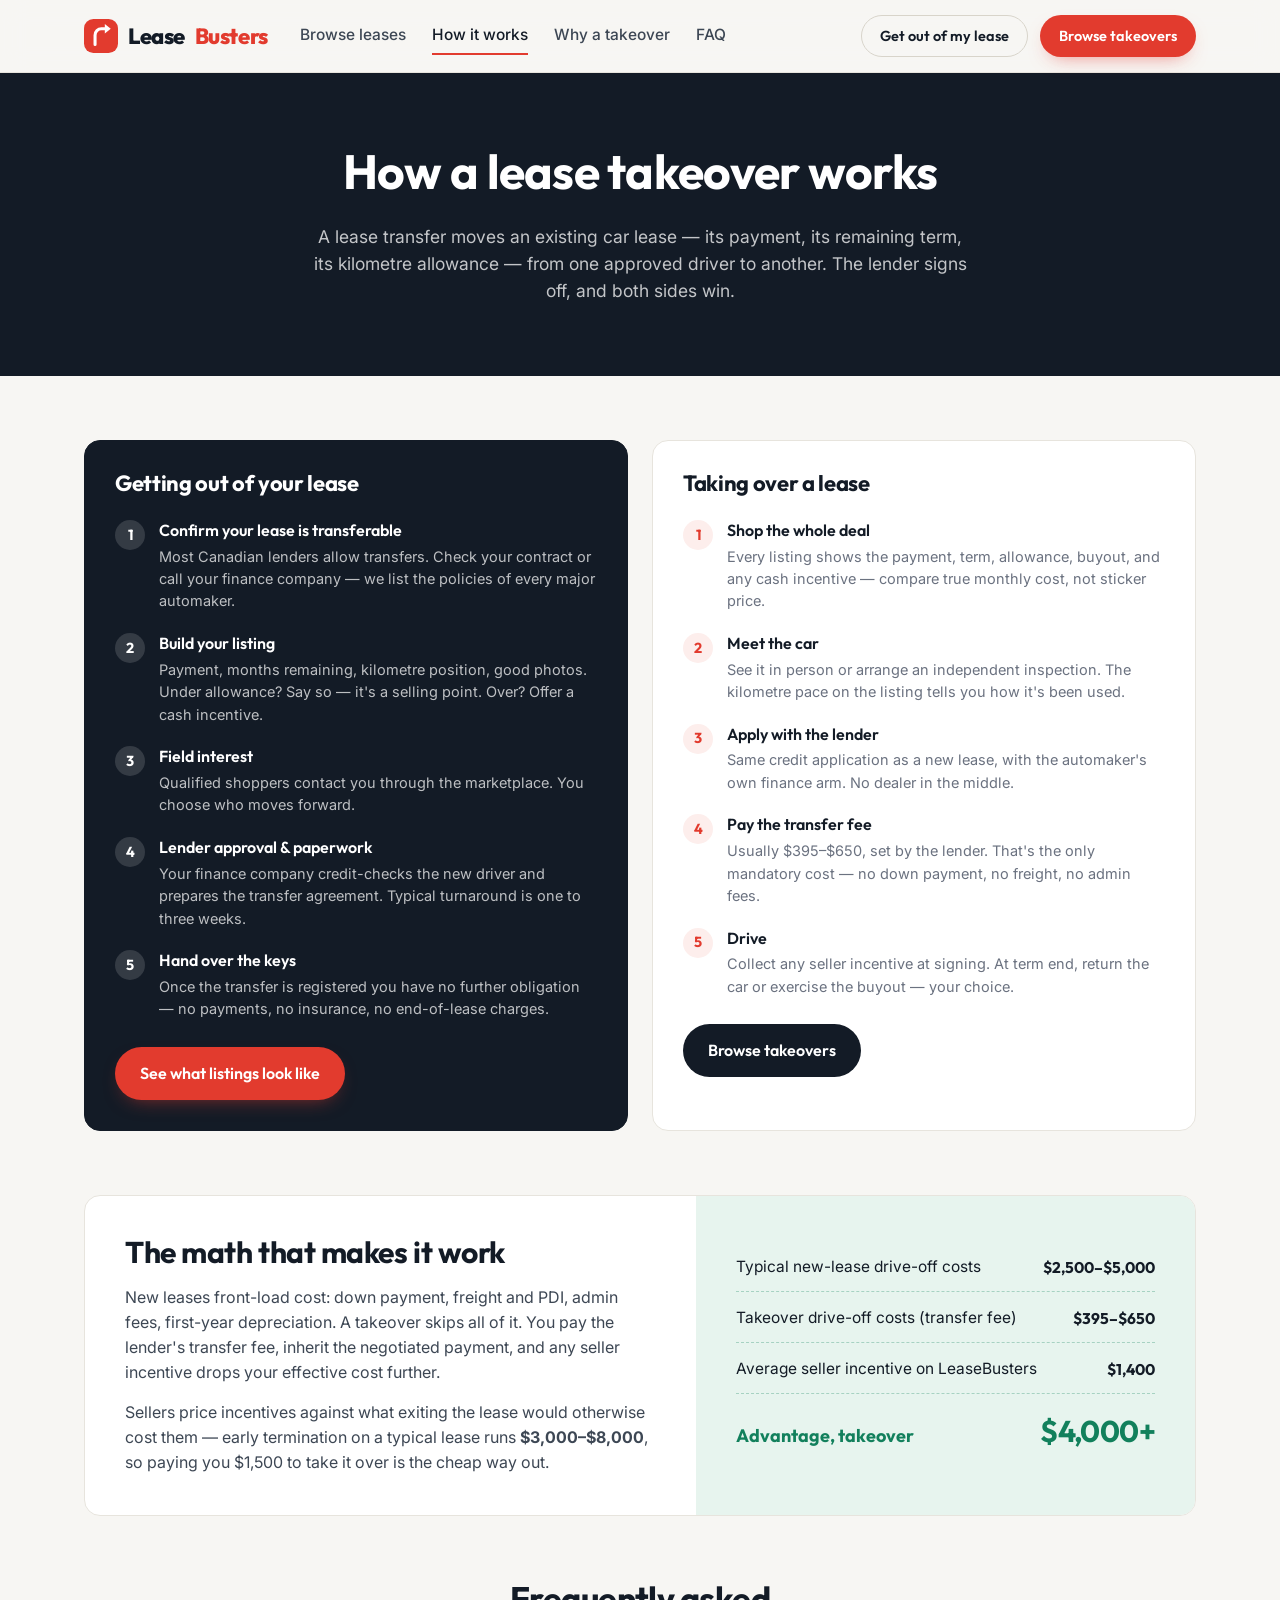
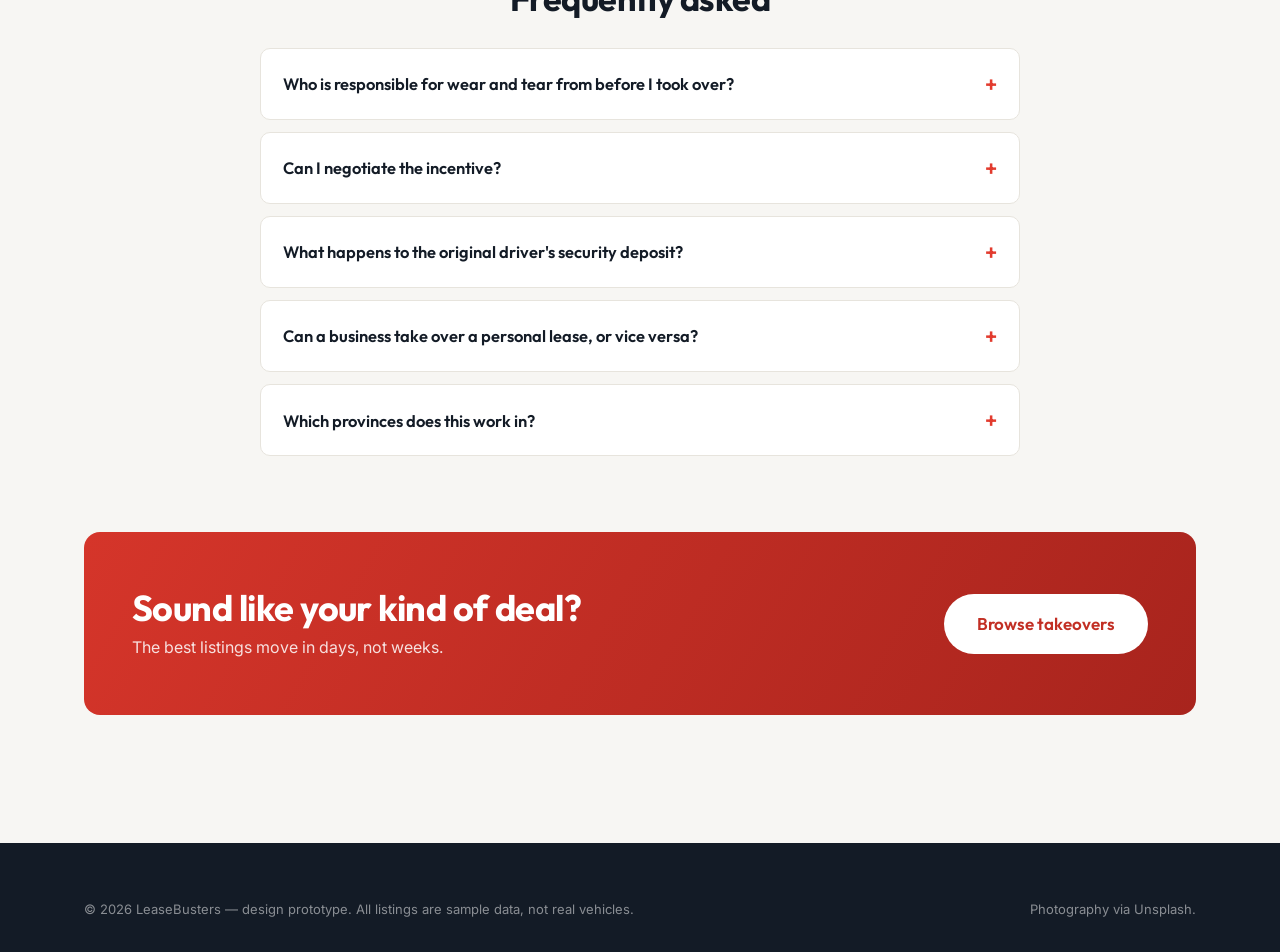
==== how-it-works.html @ 2f33b99c "LeaseBusters redesign prototype: static marketplace showcase Homepage, filterable browse page, listi" ====
<!DOCTYPE html>
<html lang="en-CA">
<head>
  <meta charset="UTF-8">
  <meta name="viewport" content="width=device-width, initial-scale=1.0">
  <title>How Lease Takeovers Work — LeaseBusters</title>
  <meta name="description" content="How a Canadian car lease transfer works, step by step — for drivers exiting a lease and for shoppers taking one over. Fees, credit approval, and kilometre math explained.">
  <link rel="icon" href="favicon.svg" type="image/svg+xml">
  <link rel="preconnect" href="https://fonts.googleapis.com">
  <link rel="preconnect" href="https://fonts.gstatic.com" crossorigin>
  <link href="https://fonts.googleapis.com/css2?family=Outfit:wght@500;600;700;800&family=Inter:wght@400;500;600&display=swap" rel="stylesheet">
  <link rel="stylesheet" href="css/style.css">
</head>
<body>

<header class="nav">
  <div class="wrap nav-inner">
    <a class="logo" href="index.html">
      <svg class="logo-mark" viewBox="0 0 40 40" aria-hidden="true"><rect width="40" height="40" rx="11" fill="#E23B2E"/><path d="M13 30V19a7.5 7.5 0 0 1 7.5-7.5H25" stroke="#fff" stroke-width="3.6" fill="none" stroke-linecap="round"/><path d="M24.5 6l7 5.5-7 5.5z" fill="#fff"/></svg>
      Lease<em>Busters</em>
    </a>
    <nav class="nav-links">
      <a href="listings.html">Browse leases</a>
      <a href="how-it-works.html" class="active">How it works</a>
      <a href="index.html#why">Why a takeover</a>
      <a href="index.html#faq">FAQ</a>
    </nav>
    <div class="nav-cta">
      <a class="btn btn-ghost btn-sm" href="#getting-out">Get out of my lease</a>
      <a class="btn btn-primary btn-sm" href="listings.html">Browse takeovers</a>
      <button class="nav-burger" aria-label="Menu">
        <svg width="24" height="24" viewBox="0 0 24 24" stroke="currentColor" stroke-width="2" fill="none" stroke-linecap="round"><path d="M4 7h16M4 12h16M4 17h16"/></svg>
      </button>
    </div>
  </div>
</header>

<section class="page-hero">
  <div class="wrap">
    <h1>How a lease takeover works</h1>
    <p>A lease transfer moves an existing car lease — its payment, its remaining term, its kilometre allowance — from one approved driver to another. The lender signs off, and both sides win.</p>
  </div>
</section>

<section class="section">
  <div class="wrap">
    <div class="journeys">
      <div class="journey dark" id="getting-out">
        <h3>Getting out of your lease</h3>
        <ol class="steps">
          <li class="step"><span class="step-num">1</span><div><b>Confirm your lease is transferable</b><p>Most Canadian lenders allow transfers. Check your contract or call your finance company — we list the policies of every major automaker.</p></div></li>
          <li class="step"><span class="step-num">2</span><div><b>Build your listing</b><p>Payment, months remaining, kilometre position, good photos. Under allowance? Say so — it's a selling point. Over? Offer a cash incentive.</p></div></li>
          <li class="step"><span class="step-num">3</span><div><b>Field interest</b><p>Qualified shoppers contact you through the marketplace. You choose who moves forward.</p></div></li>
          <li class="step"><span class="step-num">4</span><div><b>Lender approval &amp; paperwork</b><p>Your finance company credit-checks the new driver and prepares the transfer agreement. Typical turnaround is one to three weeks.</p></div></li>
          <li class="step"><span class="step-num">5</span><div><b>Hand over the keys</b><p>Once the transfer is registered you have no further obligation — no payments, no insurance, no end-of-lease charges.</p></div></li>
        </ol>
        <a class="btn btn-primary" href="listings.html">See what listings look like</a>
      </div>

      <div class="journey">
        <h3>Taking over a lease</h3>
        <ol class="steps">
          <li class="step"><span class="step-num">1</span><div><b>Shop the whole deal</b><p>Every listing shows the payment, term, allowance, buyout, and any cash incentive — compare true monthly cost, not sticker price.</p></div></li>
          <li class="step"><span class="step-num">2</span><div><b>Meet the car</b><p>See it in person or arrange an independent inspection. The kilometre pace on the listing tells you how it's been used.</p></div></li>
          <li class="step"><span class="step-num">3</span><div><b>Apply with the lender</b><p>Same credit application as a new lease, with the automaker's own finance arm. No dealer in the middle.</p></div></li>
          <li class="step"><span class="step-num">4</span><div><b>Pay the transfer fee</b><p>Usually $395–$650, set by the lender. That's the only mandatory cost — no down payment, no freight, no admin fees.</p></div></li>
          <li class="step"><span class="step-num">5</span><div><b>Drive</b><p>Collect any seller incentive at signing. At term end, return the car or exercise the buyout — your choice.</p></div></li>
        </ol>
        <a class="btn btn-dark" href="listings.html">Browse takeovers</a>
      </div>
    </div>
  </div>
</section>

<section class="section" style="padding-top:0">
  <div class="wrap">
    <div class="math-band">
      <div class="math-copy">
        <h2>The math that makes it work</h2>
        <p>New leases front-load cost: down payment, freight and PDI, admin fees, first-year depreciation. A takeover skips all of it. You pay the lender's transfer fee, inherit the negotiated payment, and any seller incentive drops your effective cost further.</p>
        <p style="margin-bottom:0">Sellers price incentives against what exiting the lease would otherwise cost them — early termination on a typical lease runs <b>$3,000–$8,000</b>, so paying you $1,500 to take it over is the cheap way out.</p>
      </div>
      <div class="math-card">
        <div class="math-row"><span>Typical new-lease drive-off costs</span><b>$2,500–$5,000</b></div>
        <div class="math-row"><span>Takeover drive-off costs (transfer fee)</span><b>$395–$650</b></div>
        <div class="math-row"><span>Average seller incentive on LeaseBusters</span><b>$1,400</b></div>
        <div class="math-total"><span>Advantage, takeover</span><b>$4,000+</b></div>
      </div>
    </div>
  </div>
</section>

<section class="section" style="padding-top:0">
  <div class="wrap">
    <div class="section-head" style="justify-content:center;text-align:center">
      <div style="width:100%"><h2>Frequently asked</h2></div>
    </div>
    <div class="faq">
      <details>
        <summary>Who is responsible for wear and tear from before I took over?</summary>
        <p>The lender's end-of-term inspection doesn't distinguish between drivers — which is why you inspect the car before committing. Document existing damage, and factor it into the incentive you negotiate. Some lenders offer a pre-transfer inspection for exactly this reason.</p>
      </details>
      <details>
        <summary>Can I negotiate the incentive?</summary>
        <p>Absolutely. The incentive is a private arrangement between you and the seller — the lender isn't involved. Sellers under time pressure are often flexible.</p>
      </details>
      <details>
        <summary>What happens to the original driver's security deposit?</summary>
        <p>It varies by lender: some refund it to the original lessee at transfer, others carry it through to term end. It's spelled out in the transfer agreement before anyone signs.</p>
      </details>
      <details>
        <summary>Can a business take over a personal lease, or vice versa?</summary>
        <p>Most lenders allow it with the appropriate credit application. Businesses often use takeovers to cover short-term vehicle needs without committing to a full term.</p>
      </details>
      <details>
        <summary>Which provinces does this work in?</summary>
        <p>Lease transfers work across Canada. The car's registration moves to your province like any used-vehicle move, and insurance is arranged in your name before the handover.</p>
      </details>
    </div>
  </div>
</section>

<section class="section" style="padding-top:0">
  <div class="wrap">
    <div class="cta-band">
      <div>
        <h2>Sound like your kind of deal?</h2>
        <p>The best listings move in days, not weeks.</p>
      </div>
      <div style="display:flex;gap:14px;flex-wrap:wrap">
        <a class="btn btn-primary btn-lg" href="listings.html">Browse takeovers</a>
      </div>
    </div>
  </div>
</section>

<footer>
  <div class="wrap">
    <div class="footer-note" style="border-top:none;padding-top:0">
      <span>© <span id="year"></span> LeaseBusters — design prototype. All listings are sample data, not real vehicles.</span>
      <span>Photography via Unsplash.</span>
    </div>
  </div>
</footer>

<script src="js/data.js"></script>
<script src="js/app.js"></script>
</body>
</html>
---- css/style.css ----
/* ============================================================
   LeaseBusters — design prototype
   Palette: warm paper, ink navy, Busters red, deal green
   Type: Outfit (display) / Inter (text)
   ============================================================ */

:root {
  --paper: #f7f6f3;
  --surface: #ffffff;
  --ink: #131b26;
  --ink-soft: #3d4754;
  --muted: #6b7280;
  --line: #e7e4dd;
  --line-strong: #d8d4ca;

  --red: #e23b2e;
  --red-deep: #c22f24;
  --red-tint: #fdeeec;

  --green: #12805c;
  --green-tint: #e7f4ee;

  --amber: #b45309;
  --amber-tint: #fdf3e3;

  --scrim: rgba(12, 17, 26, 0.78);

  --radius: 16px;
  --radius-sm: 10px;

  --shadow-card: 0 1px 2px rgba(19, 27, 38, 0.06), 0 4px 16px -8px rgba(19, 27, 38, 0.08);
  --shadow-lift: 0 2px 4px rgba(19, 27, 38, 0.06), 0 20px 32px -16px rgba(19, 27, 38, 0.22);

  --font-display: "Outfit", "Avenir Next", "Segoe UI", sans-serif;
  --font-text: "Inter", -apple-system, "Segoe UI", sans-serif;

  --wrap: 1160px;
}

*, *::before, *::after { box-sizing: border-box; }

html { scroll-behavior: smooth; }

body {
  margin: 0;
  background: var(--paper);
  color: var(--ink);
  font-family: var(--font-text);
  font-size: 16px;
  line-height: 1.55;
  -webkit-font-smoothing: antialiased;
}

img { max-width: 100%; display: block; }

a { color: inherit; }

h1, h2, h3, h4 {
  font-family: var(--font-display);
  font-weight: 700;
  line-height: 1.12;
  margin: 0 0 0.5em;
  letter-spacing: -0.015em;
}

.wrap {
  max-width: var(--wrap);
  margin: 0 auto;
  padding: 0 24px;
}

/* ---------------- Buttons ---------------- */

.btn {
  display: inline-flex;
  align-items: center;
  justify-content: center;
  gap: 8px;
  font-family: var(--font-display);
  font-weight: 600;
  font-size: 16px;
  padding: 13px 24px;
  border-radius: 999px;
  border: 1.5px solid transparent;
  cursor: pointer;
  text-decoration: none;
  transition: transform 0.12s ease, background 0.15s ease, border-color 0.15s ease, box-shadow 0.15s ease;
  white-space: nowrap;
}

.btn:active { transform: translateY(1px); }

.btn-primary {
  background: var(--red);
  color: #fff;
  box-shadow: 0 8px 20px -10px rgba(226, 59, 46, 0.65);
}
.btn-primary:hover { background: var(--red-deep); }

.btn-ghost {
  background: transparent;
  color: var(--ink);
  border-color: var(--line-strong);
}
.btn-ghost:hover { border-color: var(--ink); }

.btn-dark {
  background: var(--ink);
  color: #fff;
}
.btn-dark:hover { background: #232f3f; }

.btn-lg { padding: 16px 32px; font-size: 17px; }
.btn-sm { padding: 9px 18px; font-size: 14.5px; }

/* ---------------- Nav ---------------- */

.nav {
  position: sticky;
  top: 0;
  z-index: 50;
  background: rgba(247, 246, 243, 0.92);
  backdrop-filter: blur(12px);
  border-bottom: 1px solid var(--line);
}

.nav-inner {
  display: flex;
  align-items: center;
  gap: 32px;
  height: 72px;
}

.logo {
  display: flex;
  align-items: center;
  gap: 10px;
  text-decoration: none;
  font-family: var(--font-display);
  font-weight: 800;
  font-size: 22px;
  letter-spacing: -0.02em;
}

.logo-mark {
  width: 34px;
  height: 34px;
  flex: none;
}

.logo em {
  font-style: normal;
  color: var(--red);
}

.nav-links {
  display: flex;
  gap: 26px;
  margin-right: auto;
}

.nav-links a {
  text-decoration: none;
  font-weight: 500;
  font-size: 15.5px;
  color: var(--ink-soft);
  padding: 6px 0;
  border-bottom: 2px solid transparent;
}

.nav-links a:hover, .nav-links a.active {
  color: var(--ink);
  border-bottom-color: var(--red);
}

.nav-cta { display: flex; gap: 12px; align-items: center; }

.nav-burger {
  display: none;
  background: none;
  border: none;
  padding: 8px;
  cursor: pointer;
}

/* ---------------- Hero ---------------- */

.hero {
  padding: 72px 0 56px;
  overflow: hidden;
}

.hero-grid {
  display: grid;
  grid-template-columns: minmax(0, 1.05fr) minmax(0, 0.95fr);
  gap: 56px;
  align-items: center;
}

.kicker {
  display: inline-flex;
  align-items: center;
  gap: 8px;
  font-family: var(--font-display);
  font-weight: 600;
  font-size: 13.5px;
  letter-spacing: 0.06em;
  text-transform: uppercase;
  color: var(--red);
  background: var(--red-tint);
  padding: 7px 14px;
  border-radius: 999px;
  margin-bottom: 20px;
}

.hero h1 {
  font-size: clamp(38px, 5vw, 56px);
  margin-bottom: 18px;
}

.hero-sub {
  font-size: 18.5px;
  color: var(--ink-soft);
  max-width: 46ch;
  margin: 0 0 30px;
}

.hero-actions { display: flex; gap: 14px; flex-wrap: wrap; margin-bottom: 38px; }

.hero-stats {
  display: flex;
  gap: 36px;
  border-top: 1px solid var(--line);
  padding-top: 24px;
}

.stat b {
  display: block;
  font-family: var(--font-display);
  font-size: 26px;
  font-weight: 700;
  letter-spacing: -0.02em;
}

.stat span { font-size: 14px; color: var(--muted); }

/* Stacked preview cards in hero */
.hero-visual { position: relative; min-height: 430px; }

.hero-card {
  position: absolute;
  width: min(360px, 86%);
  background: var(--surface);
  border-radius: var(--radius);
  box-shadow: var(--shadow-lift);
  overflow: hidden;
  border: 1px solid var(--line);
}

.hero-card.back {
  top: 0;
  right: 0;
  transform: rotate(2.5deg);
  opacity: 0.92;
}

.hero-card.front {
  bottom: 0;
  left: 0;
  transform: rotate(-1.5deg);
  z-index: 2;
}

/* ---------------- Listing cards ---------------- */

.card {
  background: var(--surface);
  border: 1px solid var(--line);
  border-radius: var(--radius);
  overflow: hidden;
  text-decoration: none;
  display: flex;
  flex-direction: column;
  box-shadow: var(--shadow-card);
  transition: transform 0.16s ease, box-shadow 0.16s ease;
}

a.card:hover {
  transform: translateY(-3px);
  box-shadow: var(--shadow-lift);
}

.card-photo {
  position: relative;
  aspect-ratio: 16 / 9;
  background: #e8e6e0;
}

.card-photo img {
  width: 100%;
  height: 100%;
  object-fit: cover;
}

.pill {
  position: absolute;
  left: 12px;
  bottom: 12px;
  display: inline-flex;
  align-items: center;
  gap: 7px;
  background: var(--scrim);
  color: #fff;
  font-family: var(--font-display);
  font-weight: 600;
  font-size: 13.5px;
  padding: 7px 13px;
  border-radius: 999px;
  backdrop-filter: blur(4px);
}

.pill svg { flex: none; }

.flag-incentive {
  position: absolute;
  right: 12px;
  top: 12px;
  background: var(--green);
  color: #fff;
  font-family: var(--font-display);
  font-weight: 700;
  font-size: 12.5px;
  letter-spacing: 0.04em;
  padding: 6px 11px;
  border-radius: 999px;
}

.card-body { padding: 16px 18px 18px; display: flex; flex-direction: column; gap: 4px; flex: 1; }

.card-price-row {
  display: flex;
  align-items: baseline;
  justify-content: space-between;
  gap: 10px;
}

.card-price {
  font-family: var(--font-display);
  font-weight: 800;
  font-size: 24px;
  letter-spacing: -0.02em;
}

.card-price small {
  font-weight: 500;
  font-size: 13.5px;
  color: var(--muted);
  letter-spacing: 0;
}

.card-title {
  font-family: var(--font-display);
  font-weight: 600;
  font-size: 16.5px;
  color: var(--ink);
  margin: 2px 0 0;
}

.card-sub { font-size: 14px; color: var(--muted); }

.card-meta {
  display: flex;
  gap: 14px;
  margin-top: 10px;
  padding-top: 12px;
  border-top: 1px solid var(--line);
  font-size: 13.5px;
  color: var(--ink-soft);
  flex-wrap: wrap;
}

.card-meta span { display: inline-flex; align-items: center; gap: 6px; }

.grid {
  display: grid;
  grid-template-columns: repeat(auto-fill, minmax(290px, 1fr));
  gap: 24px;
}

/* ---------------- Sections ---------------- */

.section { padding: 64px 0; }

.section-head {
  display: flex;
  align-items: flex-end;
  justify-content: space-between;
  gap: 20px;
  margin-bottom: 30px;
}

.section-head h2 { font-size: clamp(26px, 3.2vw, 34px); margin: 0; }

.section-head p { margin: 6px 0 0; color: var(--muted); }

.link-arrow {
  font-family: var(--font-display);
  font-weight: 600;
  text-decoration: none;
  color: var(--red);
  white-space: nowrap;
}
.link-arrow:hover { color: var(--red-deep); }

/* Value props */
.props {
  display: grid;
  grid-template-columns: repeat(3, 1fr);
  gap: 24px;
}

.prop {
  background: var(--surface);
  border: 1px solid var(--line);
  border-radius: var(--radius);
  padding: 26px 26px 24px;
}

.prop-icon {
  width: 44px;
  height: 44px;
  border-radius: 12px;
  background: var(--red-tint);
  color: var(--red);
  display: flex;
  align-items: center;
  justify-content: center;
  margin-bottom: 16px;
}

.prop.green .prop-icon { background: var(--green-tint); color: var(--green); }

.prop h3 { font-size: 19px; margin-bottom: 8px; }
.prop p { margin: 0; color: var(--ink-soft); font-size: 15px; }

/* How it works — two journeys */
.journeys {
  display: grid;
  grid-template-columns: 1fr 1fr;
  gap: 24px;
}

.journey {
  background: var(--surface);
  border: 1px solid var(--line);
  border-radius: var(--radius);
  padding: 30px;
}

.journey.dark {
  background: var(--ink);
  color: #fff;
  border-color: var(--ink);
}

.journey h3 { font-size: 22px; }

.journey .steps { margin: 22px 0 26px; display: grid; gap: 18px; padding: 0; list-style: none; }

.step { display: flex; gap: 14px; align-items: flex-start; }

.step-num {
  flex: none;
  width: 30px;
  height: 30px;
  border-radius: 999px;
  background: var(--red-tint);
  color: var(--red);
  font-family: var(--font-display);
  font-weight: 700;
  font-size: 14.5px;
  display: flex;
  align-items: center;
  justify-content: center;
  margin-top: 2px;
}

.journey.dark .step-num { background: rgba(255, 255, 255, 0.14); color: #fff; }

.step b { display: block; font-family: var(--font-display); font-weight: 600; font-size: 16px; }
.step p { margin: 3px 0 0; font-size: 14.5px; color: var(--muted); }
.journey.dark .step p { color: rgba(255, 255, 255, 0.72); }

/* Deal math */
.math-band {
  background: var(--surface);
  border: 1px solid var(--line);
  border-radius: var(--radius);
  display: grid;
  grid-template-columns: 1.1fr 0.9fr;
  overflow: hidden;
}

.math-copy { padding: 40px; }
.math-copy h2 { font-size: clamp(24px, 3vw, 30px); }
.math-copy p { color: var(--ink-soft); }

.math-card {
  background: var(--green-tint);
  padding: 40px;
  display: flex;
  flex-direction: column;
  justify-content: center;
  gap: 14px;
}

.math-row {
  display: flex;
  justify-content: space-between;
  font-size: 15.5px;
  padding-bottom: 12px;
  border-bottom: 1px dashed rgba(18, 128, 92, 0.3);
}

.math-row b { font-family: var(--font-display); }

.math-total {
  display: flex;
  justify-content: space-between;
  align-items: baseline;
  font-family: var(--font-display);
  font-weight: 700;
  color: var(--green);
  font-size: 18px;
}

.math-total b { font-size: 30px; letter-spacing: -0.02em; }

/* Testimonials */
.quotes { display: grid; grid-template-columns: repeat(3, 1fr); gap: 24px; }

.quote {
  background: var(--surface);
  border: 1px solid var(--line);
  border-radius: var(--radius);
  padding: 26px;
  display: flex;
  flex-direction: column;
  gap: 14px;
}

.quote p { margin: 0; font-size: 15.5px; color: var(--ink-soft); }

.quote-stars { color: #eab308; letter-spacing: 2px; font-size: 14px; }

.quote-who { font-size: 14px; color: var(--muted); }
.quote-who b { color: var(--ink); font-family: var(--font-display); font-weight: 600; }

/* CTA band */
.cta-band {
  background: linear-gradient(120deg, #d5352a, #a8241d);
  border-radius: var(--radius);
  color: #fff;
  padding: 56px 48px;
  display: flex;
  align-items: center;
  justify-content: space-between;
  gap: 32px;
  flex-wrap: wrap;
}

.cta-band h2 { font-size: clamp(26px, 3.4vw, 36px); margin: 0 0 6px; }
.cta-band p { margin: 0; opacity: 0.85; }

.cta-band .btn-primary { background: #fff; color: var(--red-deep); box-shadow: none; }
.cta-band .btn-primary:hover { background: #ffe9e6; }

/* FAQ */
.faq { max-width: 760px; margin: 0 auto; }

details {
  background: var(--surface);
  border: 1px solid var(--line);
  border-radius: var(--radius-sm);
  padding: 0 22px;
  margin-bottom: 12px;
}

details summary {
  cursor: pointer;
  font-family: var(--font-display);
  font-weight: 600;
  font-size: 16.5px;
  padding: 18px 0;
  list-style: none;
  display: flex;
  justify-content: space-between;
  align-items: center;
  gap: 16px;
}

details summary::-webkit-details-marker { display: none; }

details summary::after {
  content: "+";
  font-size: 22px;
  color: var(--red);
  transition: transform 0.15s ease;
  flex: none;
}

details[open] summary::after { transform: rotate(45deg); }

details p { margin: 0 0 18px; color: var(--ink-soft); font-size: 15.5px; }

/* ---------------- Footer ---------------- */

footer {
  background: var(--ink);
  color: rgba(255, 255, 255, 0.75);
  margin-top: 64px;
  padding: 56px 0 32px;
  font-size: 14.5px;
}

.footer-grid {
  display: grid;
  grid-template-columns: 1.4fr 1fr 1fr 1fr;
  gap: 40px;
  margin-bottom: 40px;
}

.footer-grid .logo { color: #fff; margin-bottom: 12px; }

.footer-grid h4 {
  color: #fff;
  font-size: 14px;
  text-transform: uppercase;
  letter-spacing: 0.08em;
  margin-bottom: 14px;
}

.footer-grid ul { list-style: none; padding: 0; margin: 0; display: grid; gap: 9px; }
.footer-grid a { color: rgba(255, 255, 255, 0.75); text-decoration: none; }
.footer-grid a:hover { color: #fff; }

.footer-note {
  border-top: 1px solid rgba(255, 255, 255, 0.14);
  padding-top: 24px;
  font-size: 13px;
  color: rgba(255, 255, 255, 0.5);
  display: flex;
  justify-content: space-between;
  gap: 16px;
  flex-wrap: wrap;
}

/* ---------------- Browse page ---------------- */

.page-head { padding: 44px 0 8px; }
.page-head h1 { font-size: clamp(30px, 4vw, 40px); margin-bottom: 6px; }
.page-head p { color: var(--muted); margin: 0; }

.browse {
  display: grid;
  grid-template-columns: 260px minmax(0, 1fr);
  gap: 32px;
  padding: 32px 0 64px;
  align-items: start;
}

.filters {
  background: var(--surface);
  border: 1px solid var(--line);
  border-radius: var(--radius);
  padding: 22px;
  position: sticky;
  top: 92px;
  display: grid;
  gap: 22px;
}

.filter-group h4 {
  font-size: 13px;
  text-transform: uppercase;
  letter-spacing: 0.07em;
  color: var(--muted);
  margin-bottom: 10px;
}

.check {
  display: flex;
  align-items: center;
  gap: 9px;
  font-size: 14.5px;
  padding: 4px 0;
  cursor: pointer;
  color: var(--ink-soft);
}

.check input {
  accent-color: var(--red);
  width: 16px;
  height: 16px;
  cursor: pointer;
}

.filters select, .filters input[type="range"] { width: 100%; }

.filters select {
  padding: 10px 12px;
  border-radius: var(--radius-sm);
  border: 1px solid var(--line-strong);
  background: var(--surface);
  font: inherit;
  font-size: 14.5px;
  color: var(--ink);
}

input[type="range"] { accent-color: var(--red); }

.range-val {
  font-family: var(--font-display);
  font-weight: 600;
  font-size: 14.5px;
  margin-top: 6px;
}

.filters-reset {
  background: none;
  border: none;
  color: var(--red);
  font: inherit;
  font-weight: 600;
  cursor: pointer;
  padding: 0;
  text-align: left;
}

.browse-toolbar {
  display: flex;
  justify-content: space-between;
  align-items: center;
  gap: 16px;
  margin-bottom: 20px;
  flex-wrap: wrap;
}

.browse-count { font-family: var(--font-display); font-weight: 600; }
.browse-count span { color: var(--muted); font-weight: 500; }

.browse-toolbar select {
  padding: 10px 14px;
  border-radius: 999px;
  border: 1px solid var(--line-strong);
  background: var(--surface);
  font: inherit;
  font-size: 14.5px;
  font-weight: 500;
}

.empty {
  background: var(--surface);
  border: 1px dashed var(--line-strong);
  border-radius: var(--radius);
  padding: 60px 30px;
  text-align: center;
  color: var(--muted);
}

.filters-toggle { display: none; }

/* ---------------- Detail page ---------------- */

.crumbs { font-size: 14px; color: var(--muted); padding: 24px 0 0; }
.crumbs a { color: var(--muted); text-decoration: none; }
.crumbs a:hover { color: var(--ink); }

.detail {
  display: grid;
  grid-template-columns: minmax(0, 1fr) 360px;
  gap: 32px;
  padding: 20px 0 64px;
  align-items: start;
}

.detail-title h1 { font-size: clamp(26px, 3.4vw, 36px); margin-bottom: 4px; }
.detail-title p { color: var(--muted); margin: 0 0 18px; font-size: 16px; }

.detail-photo {
  border-radius: var(--radius);
  overflow: hidden;
  position: relative;
  border: 1px solid var(--line);
  aspect-ratio: 16 / 9;
  background: #e8e6e0;
}

.detail-photo img { width: 100%; height: 100%; object-fit: cover; }

.badge-row { display: flex; gap: 10px; flex-wrap: wrap; margin: 18px 0 0; }

.badge {
  font-family: var(--font-display);
  font-weight: 600;
  font-size: 13.5px;
  padding: 7px 13px;
  border-radius: 999px;
  background: var(--surface);
  border: 1px solid var(--line-strong);
  color: var(--ink-soft);
}

.badge.green { background: var(--green-tint); border-color: transparent; color: var(--green); }
.badge.amber { background: var(--amber-tint); border-color: transparent; color: var(--amber); }
.badge.red { background: var(--red-tint); border-color: transparent; color: var(--red-deep); }

.panel {
  background: var(--surface);
  border: 1px solid var(--line);
  border-radius: var(--radius);
  padding: 26px;
  margin-top: 24px;
}

.panel h2 { font-size: 21px; margin-bottom: 16px; }

.facts {
  display: grid;
  grid-template-columns: repeat(3, 1fr);
  gap: 0;
  border-top: 1px solid var(--line);
}

.fact {
  padding: 14px 6px 12px;
  border-bottom: 1px solid var(--line);
}

.fact span { display: block; font-size: 12.5px; text-transform: uppercase; letter-spacing: 0.06em; color: var(--muted); }
.fact b { font-family: var(--font-display); font-weight: 600; font-size: 16px; }

.panel ul.ticks { list-style: none; margin: 0; padding: 0; display: grid; gap: 10px; }

.panel ul.ticks li {
  padding-left: 28px;
  position: relative;
  color: var(--ink-soft);
  font-size: 15.5px;
}

.panel ul.ticks li::before {
  content: "✓";
  position: absolute;
  left: 0;
  color: var(--green);
  font-weight: 700;
}

/* Sticky summary sidebar */
.summary {
  position: sticky;
  top: 92px;
  background: var(--surface);
  border: 1px solid var(--line);
  border-radius: var(--radius);
  box-shadow: var(--shadow-card);
  padding: 26px;
}

.summary-price {
  font-family: var(--font-display);
  font-weight: 800;
  font-size: 38px;
  letter-spacing: -0.03em;
}

.summary-price small { font-size: 16px; font-weight: 500; color: var(--muted); }

.summary-sub { color: var(--muted); font-size: 14.5px; margin-bottom: 18px; }

.summary-rows { display: grid; gap: 0; margin-bottom: 20px; }

.summary-row {
  display: flex;
  justify-content: space-between;
  font-size: 14.5px;
  padding: 10px 0;
  border-bottom: 1px solid var(--line);
}

.summary-row b { font-family: var(--font-display); font-weight: 600; }

.summary-row.highlight { color: var(--green); font-weight: 600; }

.summary .btn { width: 100%; margin-top: 6px; }

.summary-note { font-size: 12.5px; color: var(--muted); text-align: center; margin: 12px 0 0; }

/* ---------------- Page hero (secondary pages) ---------------- */

.page-hero {
  background: var(--ink);
  color: #fff;
  padding: 72px 0;
  text-align: center;
}

.page-hero h1 { font-size: clamp(32px, 4.6vw, 48px); }
.page-hero p {
  max-width: 60ch;
  margin: 0 auto;
  color: rgba(255, 255, 255, 0.75);
  font-size: 17.5px;
}

/* ---------------- Responsive ---------------- */

@media (max-width: 1000px) {
  .hero-grid { grid-template-columns: 1fr; gap: 40px; }
  .hero-visual { min-height: 400px; max-width: 520px; }
  .props, .quotes { grid-template-columns: 1fr; }
  .journeys { grid-template-columns: 1fr; }
  .math-band { grid-template-columns: 1fr; }
  .detail { grid-template-columns: 1fr; }
  .summary { position: static; }
  .footer-grid { grid-template-columns: 1fr 1fr; }
}

@media (max-width: 860px) {
  .nav-links, .nav-cta .btn-ghost { display: none; }
  .nav-burger { display: block; }

  .nav-open .nav-links {
    display: flex;
    position: absolute;
    top: 72px;
    left: 0;
    right: 0;
    flex-direction: column;
    background: var(--surface);
    border-bottom: 1px solid var(--line);
    padding: 18px 24px 24px;
    gap: 16px;
  }

  .browse { grid-template-columns: 1fr; }

  .filters { position: static; display: none; }
  .browse.filters-open .filters { display: grid; }

  .filters-toggle {
    display: inline-flex;
    margin-bottom: 4px;
  }

  .hero { padding-top: 48px; }
  .hero-stats { flex-wrap: wrap; gap: 20px 32px; }
  .facts { grid-template-columns: 1fr 1fr; }
  .cta-band { padding: 40px 28px; }
}
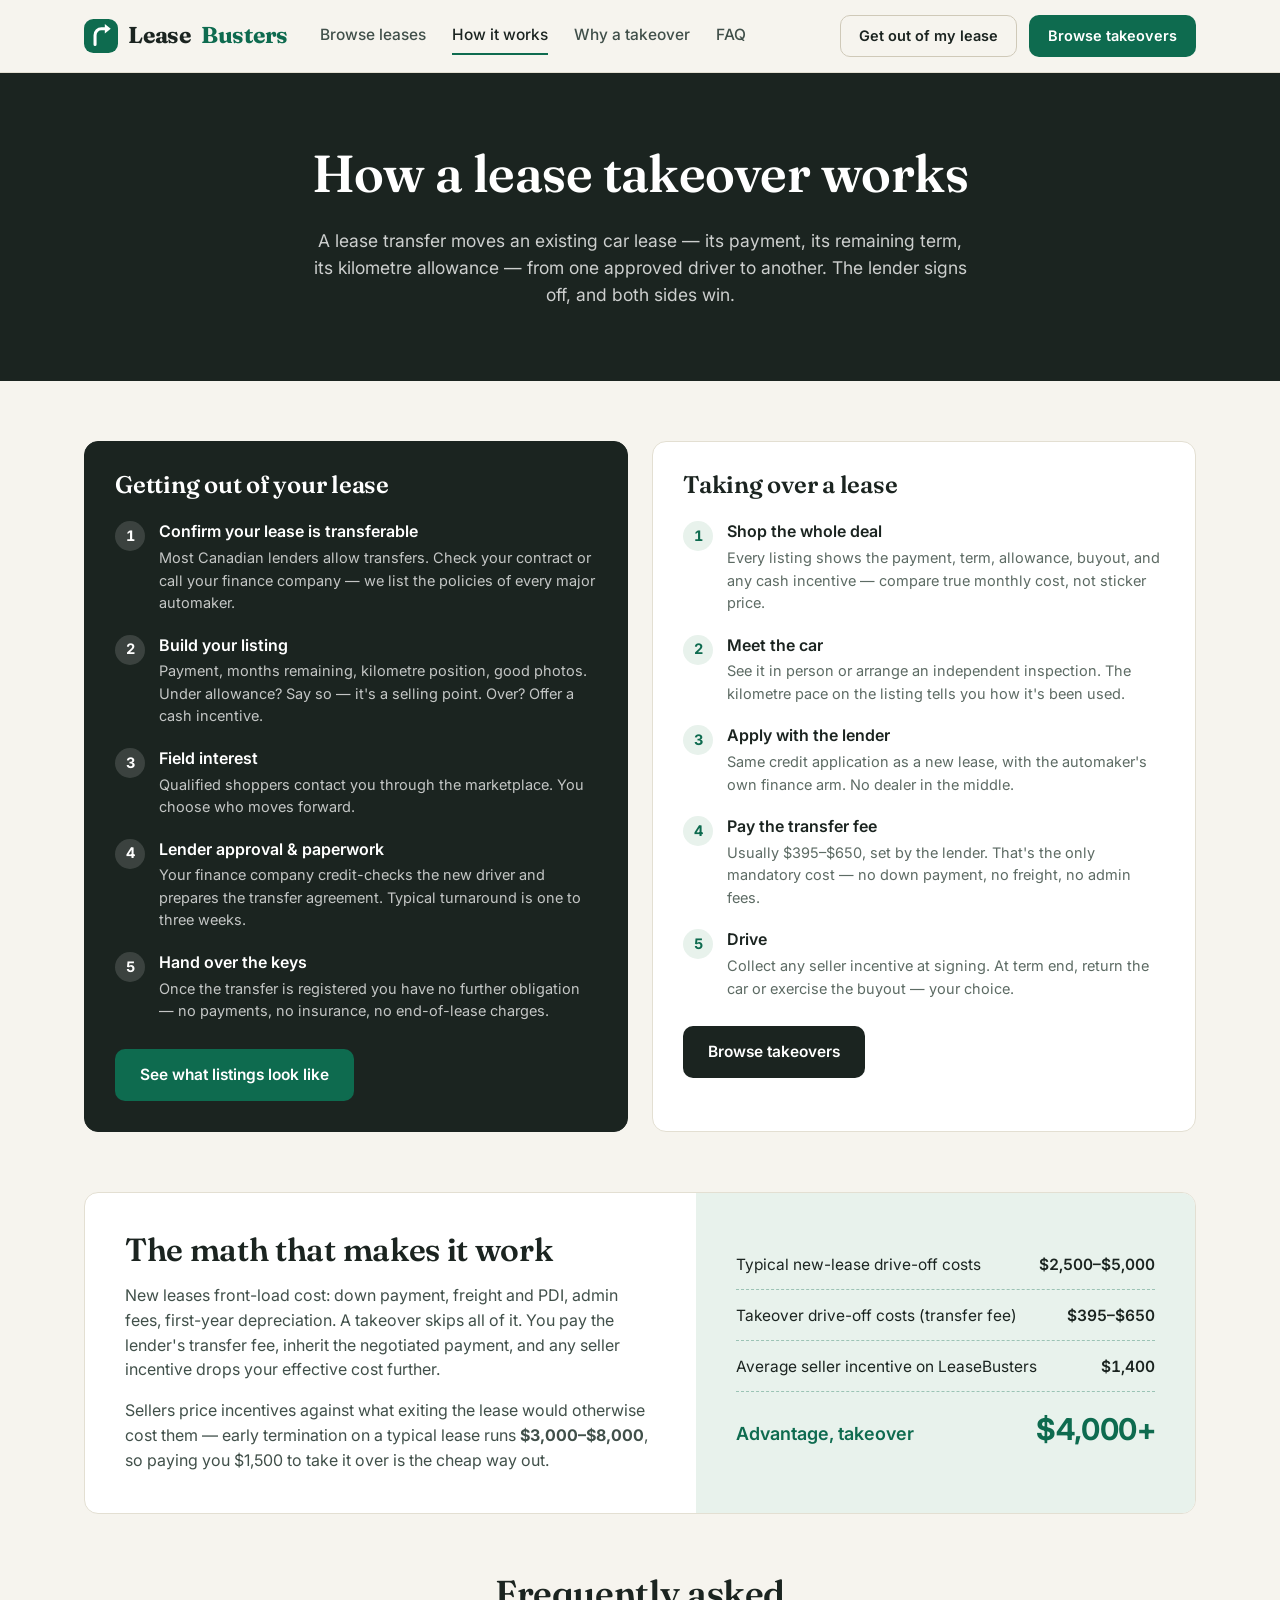
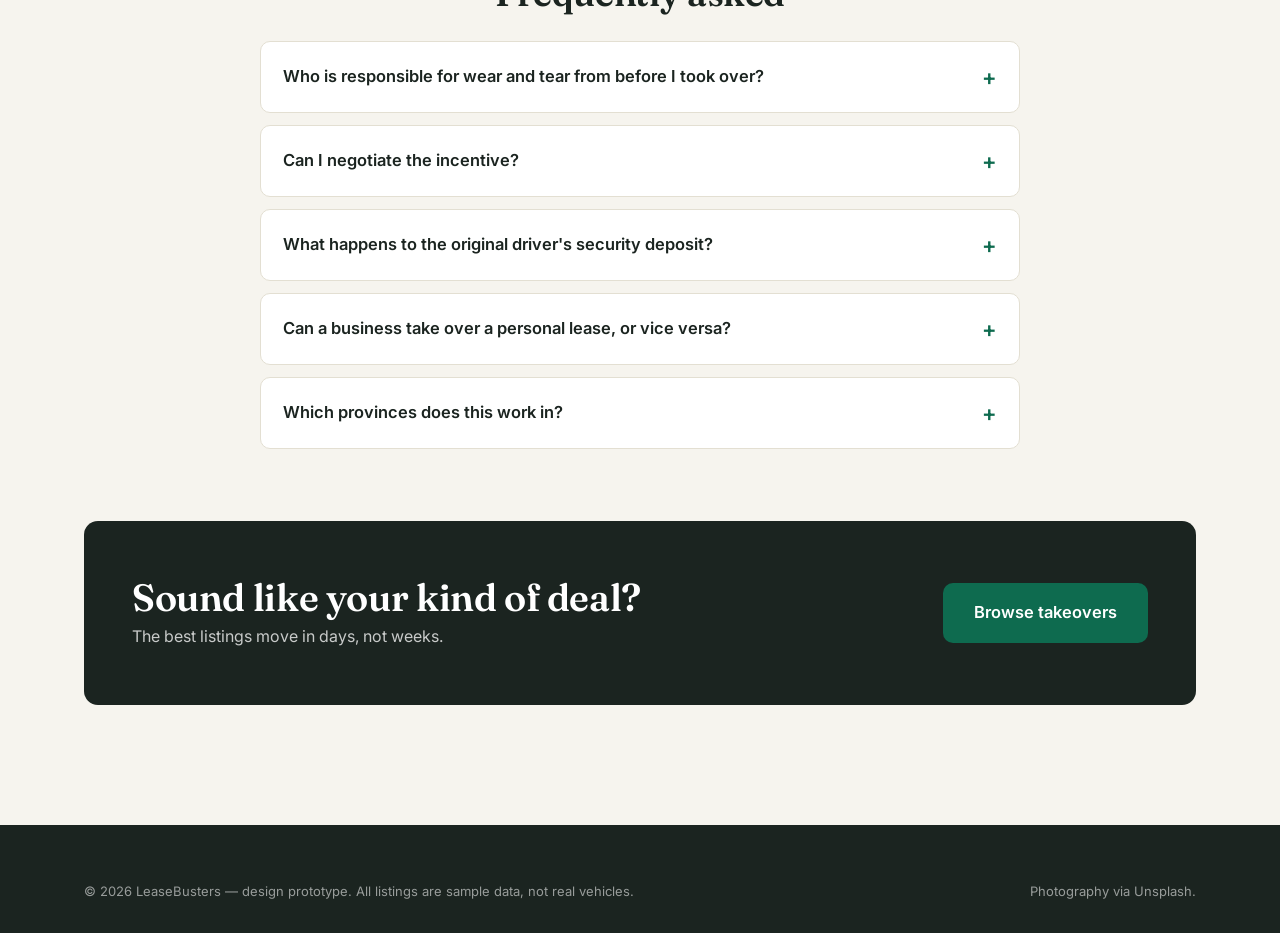
==== commit eac2ce68: "Open Ledger design pass via Impeccable workflow Style: ledger-green primary with red demoted to urge" ====
--- a/how-it-works.html
+++ b/how-it-works.html
@@ -8,7 +8,7 @@
   <link rel="icon" href="favicon.svg" type="image/svg+xml">
   <link rel="preconnect" href="https://fonts.googleapis.com">
   <link rel="preconnect" href="https://fonts.gstatic.com" crossorigin>
-  <link href="https://fonts.googleapis.com/css2?family=Outfit:wght@500;600;700;800&family=Inter:wght@400;500;600&display=swap" rel="stylesheet">
+  <link href="https://fonts.googleapis.com/css2?family=Fraunces:ital,opsz,wght@0,9..144,500;0,9..144,600;0,9..144,700;1,9..144,500;1,9..144,600&family=Inter:wght@400;500;600;700&display=swap" rel="stylesheet">
   <link rel="stylesheet" href="css/style.css">
 </head>
 <body>
@@ -16,7 +16,7 @@
 <header class="nav">
   <div class="wrap nav-inner">
     <a class="logo" href="index.html">
-      <svg class="logo-mark" viewBox="0 0 40 40" aria-hidden="true"><rect width="40" height="40" rx="11" fill="#E23B2E"/><path d="M13 30V19a7.5 7.5 0 0 1 7.5-7.5H25" stroke="#fff" stroke-width="3.6" fill="none" stroke-linecap="round"/><path d="M24.5 6l7 5.5-7 5.5z" fill="#fff"/></svg>
+      <svg class="logo-mark" viewBox="0 0 40 40" aria-hidden="true"><rect width="40" height="40" rx="11" fill="#0E6B4F"/><path d="M13 30V19a7.5 7.5 0 0 1 7.5-7.5H25" stroke="#fff" stroke-width="3.6" fill="none" stroke-linecap="round"/><path d="M24.5 6l7 5.5-7 5.5z" fill="#fff"/></svg>
       Lease<em>Busters</em>
     </a>
     <nav class="nav-links">
--- a/css/style.css
+++ b/css/style.css
@@ -1,37 +1,39 @@
 /* ============================================================
-   LeaseBusters — design prototype
-   Palette: warm paper, ink navy, Busters red, deal green
-   Type: Outfit (display) / Inter (text)
+   LeaseBusters — "The Open Ledger"
+   The deal math is the design: paper, ink, hairline rules,
+   tabular numerals. Green is money and action; red is urgency.
+   Type: Fraunces (display serif) / Inter (text + data)
    ============================================================ */
 
 :root {
-  --paper: #f7f6f3;
+  --paper: #f6f4ee;
   --surface: #ffffff;
-  --ink: #131b26;
-  --ink-soft: #3d4754;
-  --muted: #6b7280;
-  --line: #e7e4dd;
-  --line-strong: #d8d4ca;
-
-  --red: #e23b2e;
-  --red-deep: #c22f24;
-  --red-tint: #fdeeec;
-
-  --green: #12805c;
-  --green-tint: #e7f4ee;
-
-  --amber: #b45309;
-  --amber-tint: #fdf3e3;
-
-  --scrim: rgba(12, 17, 26, 0.78);
-
-  --radius: 16px;
+  --ink: #1b2420;
+  --ink-soft: #41504a;
+  --muted: #5d6b64;
+  --line: #e3dfd2;
+  --line-strong: #cfc9b8;
+
+  --green: #0e6b4f;
+  --green-deep: #0a523c;
+  --green-tint: #e8f2ec;
+
+  --red: #b23a2e;
+  --red-tint: #f8ece9;
+
+  --ochre: #8a6d1f;
+  --ochre-tint: #f5efdc;
+
+  --scrim: rgba(18, 24, 21, 0.8);
+
+  --radius: 14px;
   --radius-sm: 10px;
 
-  --shadow-card: 0 1px 2px rgba(19, 27, 38, 0.06), 0 4px 16px -8px rgba(19, 27, 38, 0.08);
-  --shadow-lift: 0 2px 4px rgba(19, 27, 38, 0.06), 0 20px 32px -16px rgba(19, 27, 38, 0.22);
-
-  --font-display: "Outfit", "Avenir Next", "Segoe UI", sans-serif;
+  --shadow-lift: 0 2px 4px rgba(27, 36, 32, 0.05), 0 18px 30px -18px rgba(27, 36, 32, 0.28);
+
+  --ease-out: cubic-bezier(0.16, 1, 0.3, 1);
+
+  --font-display: "Fraunces", "Iowan Old Style", Georgia, serif;
   --font-text: "Inter", -apple-system, "Segoe UI", sans-serif;
 
   --wrap: 1160px;
@@ -39,7 +41,10 @@
 
 *, *::before, *::after { box-sizing: border-box; }
 
-html { scroll-behavior: smooth; }
+html {
+  scroll-behavior: smooth;
+  scrollbar-color: var(--line-strong) transparent;
+}
 
 body {
   margin: 0;
@@ -49,19 +54,36 @@
   font-size: 16px;
   line-height: 1.55;
   -webkit-font-smoothing: antialiased;
+  caret-color: var(--green);
+}
+
+::selection { background: var(--green); color: #fff; }
+
+:focus-visible {
+  outline: 2px solid var(--green);
+  outline-offset: 2px;
+  border-radius: 2px;
 }
 
 img { max-width: 100%; display: block; }
 
 a { color: inherit; }
 
-h1, h2, h3, h4 {
+h1, h2, h3 {
   font-family: var(--font-display);
-  font-weight: 700;
-  line-height: 1.12;
+  font-weight: 600;
+  line-height: 1.08;
   margin: 0 0 0.5em;
-  letter-spacing: -0.015em;
-}
+  letter-spacing: -0.01em;
+  text-wrap: balance;
+}
+
+h4 { margin: 0 0 0.5em; }
+
+/* Numbers are data: every price, term, and odometer reads in
+   tabular figures so columns of the ledger actually align. */
+.num, .card-price, .summary-price, .summary-row b, .math-row b,
+.math-total b, .fact b, .pill, .browse-count { font-variant-numeric: tabular-nums; }
 
 .wrap {
   max-width: var(--wrap);
@@ -76,26 +98,22 @@
   align-items: center;
   justify-content: center;
   gap: 8px;
-  font-family: var(--font-display);
-  font-weight: 600;
-  font-size: 16px;
+  font-family: var(--font-text);
+  font-weight: 600;
+  font-size: 15.5px;
   padding: 13px 24px;
-  border-radius: 999px;
+  border-radius: var(--radius-sm);
   border: 1.5px solid transparent;
   cursor: pointer;
   text-decoration: none;
-  transition: transform 0.12s ease, background 0.15s ease, border-color 0.15s ease, box-shadow 0.15s ease;
+  transition: transform 0.12s var(--ease-out), background 0.15s ease, border-color 0.15s ease, color 0.15s ease;
   white-space: nowrap;
 }
 
 .btn:active { transform: translateY(1px); }
 
-.btn-primary {
-  background: var(--red);
-  color: #fff;
-  box-shadow: 0 8px 20px -10px rgba(226, 59, 46, 0.65);
-}
-.btn-primary:hover { background: var(--red-deep); }
+.btn-primary { background: var(--green); color: #fff; }
+.btn-primary:hover { background: var(--green-deep); }
 
 .btn-ghost {
   background: transparent;
@@ -104,13 +122,10 @@
 }
 .btn-ghost:hover { border-color: var(--ink); }
 
-.btn-dark {
-  background: var(--ink);
-  color: #fff;
-}
-.btn-dark:hover { background: #232f3f; }
-
-.btn-lg { padding: 16px 32px; font-size: 17px; }
+.btn-dark { background: var(--ink); color: #fff; }
+.btn-dark:hover { background: #2b3833; }
+
+.btn-lg { padding: 16px 30px; font-size: 16.5px; }
 .btn-sm { padding: 9px 18px; font-size: 14.5px; }
 
 /* ---------------- Nav ---------------- */
@@ -119,8 +134,8 @@
   position: sticky;
   top: 0;
   z-index: 50;
-  background: rgba(247, 246, 243, 0.92);
-  backdrop-filter: blur(12px);
+  background: rgba(246, 244, 238, 0.94);
+  backdrop-filter: blur(10px);
   border-bottom: 1px solid var(--line);
 }
 
@@ -137,27 +152,16 @@
   gap: 10px;
   text-decoration: none;
   font-family: var(--font-display);
-  font-weight: 800;
-  font-size: 22px;
-  letter-spacing: -0.02em;
-}
-
-.logo-mark {
-  width: 34px;
-  height: 34px;
-  flex: none;
-}
-
-.logo em {
-  font-style: normal;
-  color: var(--red);
-}
-
-.nav-links {
-  display: flex;
-  gap: 26px;
-  margin-right: auto;
-}
+  font-weight: 700;
+  font-size: 23px;
+  letter-spacing: -0.01em;
+}
+
+.logo-mark { width: 34px; height: 34px; flex: none; }
+
+.logo em { font-style: normal; color: var(--green); }
+
+.nav-links { display: flex; gap: 26px; margin-right: auto; }
 
 .nav-links a {
   text-decoration: none;
@@ -170,7 +174,7 @@
 
 .nav-links a:hover, .nav-links a.active {
   color: var(--ink);
-  border-bottom-color: var(--red);
+  border-bottom-color: var(--green);
 }
 
 .nav-cta { display: flex; gap: 12px; align-items: center; }
@@ -181,14 +185,12 @@
   border: none;
   padding: 8px;
   cursor: pointer;
+  color: var(--ink);
 }
 
 /* ---------------- Hero ---------------- */
 
-.hero {
-  padding: 72px 0 56px;
-  overflow: hidden;
-}
+.hero { padding: 64px 0 48px; overflow: hidden; }
 
 .hero-grid {
   display: grid;
@@ -197,64 +199,47 @@
   align-items: center;
 }
 
-.kicker {
-  display: inline-flex;
-  align-items: center;
-  gap: 8px;
-  font-family: var(--font-display);
-  font-weight: 600;
-  font-size: 13.5px;
-  letter-spacing: 0.06em;
-  text-transform: uppercase;
-  color: var(--red);
-  background: var(--red-tint);
-  padding: 7px 14px;
-  border-radius: 999px;
+.hero h1 {
+  font-size: clamp(40px, 5.2vw, 60px);
   margin-bottom: 20px;
 }
 
-.hero h1 {
-  font-size: clamp(38px, 5vw, 56px);
-  margin-bottom: 18px;
-}
+.hero h1 em { font-style: italic; color: var(--green); }
 
 .hero-sub {
-  font-size: 18.5px;
+  font-size: 18px;
   color: var(--ink-soft);
-  max-width: 46ch;
+  max-width: 48ch;
   margin: 0 0 30px;
 }
 
-.hero-actions { display: flex; gap: 14px; flex-wrap: wrap; margin-bottom: 38px; }
-
-.hero-stats {
-  display: flex;
-  gap: 36px;
-  border-top: 1px solid var(--line);
-  padding-top: 24px;
-}
-
-.stat b {
-  display: block;
-  font-family: var(--font-display);
-  font-size: 26px;
-  font-weight: 700;
-  letter-spacing: -0.02em;
-}
-
-.stat span { font-size: 14px; color: var(--muted); }
-
-/* Stacked preview cards in hero */
+.hero-actions { display: flex; gap: 14px; flex-wrap: wrap; margin-bottom: 40px; }
+
+/* Heritage line: one sentence between hairlines, not a stat block */
+.hero-proof {
+  border-top: 1px solid var(--line-strong);
+  border-bottom: 1px solid var(--line-strong);
+  padding: 14px 2px;
+  font-size: 15px;
+  color: var(--muted);
+  max-width: 52ch;
+}
+
+.hero-proof b {
+  color: var(--ink);
+  font-weight: 600;
+  font-variant-numeric: tabular-nums;
+}
+
+/* Stacked preview cards, one authored entrance */
 .hero-visual { position: relative; min-height: 430px; }
 
 .hero-card {
   position: absolute;
   width: min(360px, 86%);
-  background: var(--surface);
   border-radius: var(--radius);
   box-shadow: var(--shadow-lift);
   overflow: hidden;
-  border: 1px solid var(--line);
 }
 
 .hero-card.back {
@@ -262,6 +247,7 @@
   right: 0;
   transform: rotate(2.5deg);
   opacity: 0.92;
+  animation: settle-back 0.9s var(--ease-out) 0.08s backwards;
 }
 
 .hero-card.front {
@@ -269,9 +255,26 @@
   left: 0;
   transform: rotate(-1.5deg);
   z-index: 2;
+  animation: settle-front 0.9s var(--ease-out) backwards;
+}
+
+@keyframes settle-front {
+  from { transform: translateY(22px) rotate(0.5deg); opacity: 0; }
+  to { transform: translateY(0) rotate(-1.5deg); opacity: 1; }
+}
+
+@keyframes settle-back {
+  from { transform: translateY(26px) rotate(4deg); opacity: 0; }
+  to { transform: translateY(0) rotate(2.5deg); opacity: 0.92; }
+}
+
+@media (prefers-reduced-motion: reduce) {
+  .hero-card.front, .hero-card.back { animation: none; }
+  html { scroll-behavior: auto; }
 }
 
 /* ---------------- Listing cards ---------------- */
+/* Flat at rest; elevation is a response to intent (hover/focus). */
 
 .card {
   background: var(--surface);
@@ -281,26 +284,22 @@
   text-decoration: none;
   display: flex;
   flex-direction: column;
-  box-shadow: var(--shadow-card);
-  transition: transform 0.16s ease, box-shadow 0.16s ease;
-}
-
-a.card:hover {
+  transition: transform 0.16s var(--ease-out), box-shadow 0.16s var(--ease-out), border-color 0.16s ease;
+}
+
+a.card:hover, a.card:focus-visible {
   transform: translateY(-3px);
   box-shadow: var(--shadow-lift);
+  border-color: var(--line-strong);
 }
 
 .card-photo {
   position: relative;
   aspect-ratio: 16 / 9;
-  background: #e8e6e0;
-}
-
-.card-photo img {
-  width: 100%;
-  height: 100%;
-  object-fit: cover;
-}
+  background: #e6e3da;
+}
+
+.card-photo img { width: 100%; height: 100%; object-fit: cover; }
 
 .pill {
   position: absolute;
@@ -311,13 +310,14 @@
   gap: 7px;
   background: var(--scrim);
   color: #fff;
-  font-family: var(--font-display);
   font-weight: 600;
   font-size: 13.5px;
   padding: 7px 13px;
   border-radius: 999px;
   backdrop-filter: blur(4px);
 }
+
+.pill-urgent { background: var(--red); }
 
 .pill svg { flex: none; }
 
@@ -327,27 +327,19 @@
   top: 12px;
   background: var(--green);
   color: #fff;
-  font-family: var(--font-display);
   font-weight: 700;
   font-size: 12.5px;
-  letter-spacing: 0.04em;
+  letter-spacing: 0.03em;
   padding: 6px 11px;
   border-radius: 999px;
+  font-variant-numeric: tabular-nums;
 }
 
 .card-body { padding: 16px 18px 18px; display: flex; flex-direction: column; gap: 4px; flex: 1; }
 
-.card-price-row {
-  display: flex;
-  align-items: baseline;
-  justify-content: space-between;
-  gap: 10px;
-}
-
 .card-price {
-  font-family: var(--font-display);
-  font-weight: 800;
-  font-size: 24px;
+  font-weight: 700;
+  font-size: 23px;
   letter-spacing: -0.02em;
 }
 
@@ -361,7 +353,7 @@
 .card-title {
   font-family: var(--font-display);
   font-weight: 600;
-  font-size: 16.5px;
+  font-size: 17.5px;
   color: var(--ink);
   margin: 2px 0 0;
 }
@@ -377,6 +369,7 @@
   font-size: 13.5px;
   color: var(--ink-soft);
   flex-wrap: wrap;
+  font-variant-numeric: tabular-nums;
 }
 
 .card-meta span { display: inline-flex; align-items: center; gap: 6px; }
@@ -389,59 +382,47 @@
 
 /* ---------------- Sections ---------------- */
 
-.section { padding: 64px 0; }
+.section { padding: 60px 0; }
 
 .section-head {
   display: flex;
   align-items: flex-end;
   justify-content: space-between;
   gap: 20px;
-  margin-bottom: 30px;
-}
-
-.section-head h2 { font-size: clamp(26px, 3.2vw, 34px); margin: 0; }
+  margin-bottom: 28px;
+}
+
+.section-head h2 { font-size: clamp(27px, 3.2vw, 36px); margin: 0; }
 
 .section-head p { margin: 6px 0 0; color: var(--muted); }
 
 .link-arrow {
-  font-family: var(--font-display);
   font-weight: 600;
   text-decoration: none;
-  color: var(--red);
+  color: var(--green);
   white-space: nowrap;
 }
-.link-arrow:hover { color: var(--red-deep); }
-
-/* Value props */
-.props {
-  display: grid;
-  grid-template-columns: repeat(3, 1fr);
-  gap: 24px;
-}
-
-.prop {
-  background: var(--surface);
-  border: 1px solid var(--line);
-  border-radius: var(--radius);
-  padding: 26px 26px 24px;
-}
-
-.prop-icon {
-  width: 44px;
-  height: 44px;
-  border-radius: 12px;
-  background: var(--red-tint);
-  color: var(--red);
-  display: flex;
-  align-items: center;
-  justify-content: center;
-  margin-bottom: 16px;
-}
-
-.prop.green .prop-icon { background: var(--green-tint); color: var(--green); }
-
-.prop h3 { font-size: 19px; margin-bottom: 8px; }
-.prop p { margin: 0; color: var(--ink-soft); font-size: 15px; }
+.link-arrow:hover { color: var(--green-deep); text-decoration: underline; text-underline-offset: 4px; }
+
+/* Ledger entries: hairline rows, claim + prose. No cards, no icons. */
+.ledger { border-top: 1px solid var(--line-strong); }
+
+.ledger-row {
+  display: grid;
+  grid-template-columns: 300px 1fr;
+  gap: 12px 48px;
+  padding: 26px 2px;
+  border-bottom: 1px solid var(--line-strong);
+}
+
+.ledger-row h3 {
+  font-size: 23px;
+  margin: 0;
+}
+
+.ledger-row h3 em { font-style: italic; color: var(--green); }
+
+.ledger-row p { margin: 0; color: var(--ink-soft); font-size: 16px; max-width: 62ch; }
 
 /* How it works — two journeys */
 .journeys {
@@ -463,7 +444,7 @@
   border-color: var(--ink);
 }
 
-.journey h3 { font-size: 22px; }
+.journey h3 { font-size: 24px; }
 
 .journey .steps { margin: 22px 0 26px; display: grid; gap: 18px; padding: 0; list-style: none; }
 
@@ -474,22 +455,22 @@
   width: 30px;
   height: 30px;
   border-radius: 999px;
-  background: var(--red-tint);
-  color: var(--red);
-  font-family: var(--font-display);
+  background: var(--green-tint);
+  color: var(--green);
   font-weight: 700;
   font-size: 14.5px;
   display: flex;
   align-items: center;
   justify-content: center;
   margin-top: 2px;
+  font-variant-numeric: tabular-nums;
 }
 
 .journey.dark .step-num { background: rgba(255, 255, 255, 0.14); color: #fff; }
 
-.step b { display: block; font-family: var(--font-display); font-weight: 600; font-size: 16px; }
+.step b { display: block; font-weight: 600; font-size: 16px; }
 .step p { margin: 3px 0 0; font-size: 14.5px; color: var(--muted); }
-.journey.dark .step p { color: rgba(255, 255, 255, 0.72); }
+.journey.dark .step p { color: rgba(255, 255, 255, 0.74); }
 
 /* Deal math */
 .math-band {
@@ -502,7 +483,7 @@
 }
 
 .math-copy { padding: 40px; }
-.math-copy h2 { font-size: clamp(24px, 3vw, 30px); }
+.math-copy h2 { font-size: clamp(25px, 3vw, 32px); }
 .math-copy p { color: var(--ink-soft); }
 
 .math-card {
@@ -517,48 +498,58 @@
 .math-row {
   display: flex;
   justify-content: space-between;
+  gap: 16px;
   font-size: 15.5px;
   padding-bottom: 12px;
-  border-bottom: 1px dashed rgba(18, 128, 92, 0.3);
-}
-
-.math-row b { font-family: var(--font-display); }
+  border-bottom: 1px dashed rgba(14, 107, 79, 0.35);
+}
+
+.math-row b { font-weight: 600; }
 
 .math-total {
   display: flex;
   justify-content: space-between;
   align-items: baseline;
-  font-family: var(--font-display);
-  font-weight: 700;
+  font-weight: 600;
   color: var(--green);
   font-size: 18px;
 }
 
-.math-total b { font-size: 30px; letter-spacing: -0.02em; }
-
-/* Testimonials */
-.quotes { display: grid; grid-template-columns: repeat(3, 1fr); gap: 24px; }
+.math-total b {
+  font-size: 30px;
+  letter-spacing: -0.02em;
+  font-weight: 700;
+}
+
+/* Testimonials: ledger rows, not card boxes */
+.quotes { border-top: 1px solid var(--line-strong); }
 
 .quote {
-  background: var(--surface);
-  border: 1px solid var(--line);
-  border-radius: var(--radius);
-  padding: 26px;
-  display: flex;
-  flex-direction: column;
-  gap: 14px;
-}
-
-.quote p { margin: 0; font-size: 15.5px; color: var(--ink-soft); }
-
-.quote-stars { color: #eab308; letter-spacing: 2px; font-size: 14px; }
+  display: grid;
+  grid-template-columns: 1fr 220px;
+  gap: 12px 48px;
+  padding: 30px 2px;
+  border-bottom: 1px solid var(--line-strong);
+  align-items: baseline;
+}
+
+.quote p {
+  margin: 0;
+  font-family: var(--font-display);
+  font-style: italic;
+  font-weight: 500;
+  font-size: 21px;
+  line-height: 1.35;
+  color: var(--ink);
+  max-width: 34ch;
+}
 
 .quote-who { font-size: 14px; color: var(--muted); }
-.quote-who b { color: var(--ink); font-family: var(--font-display); font-weight: 600; }
+.quote-who b { display: block; color: var(--ink); font-weight: 600; font-style: normal; }
 
 /* CTA band */
 .cta-band {
-  background: linear-gradient(120deg, #d5352a, #a8241d);
+  background: var(--ink);
   border-radius: var(--radius);
   color: #fff;
   padding: 56px 48px;
@@ -569,11 +560,8 @@
   flex-wrap: wrap;
 }
 
-.cta-band h2 { font-size: clamp(26px, 3.4vw, 36px); margin: 0 0 6px; }
-.cta-band p { margin: 0; opacity: 0.85; }
-
-.cta-band .btn-primary { background: #fff; color: var(--red-deep); box-shadow: none; }
-.cta-band .btn-primary:hover { background: #ffe9e6; }
+.cta-band h2 { font-size: clamp(27px, 3.4vw, 38px); margin: 0 0 6px; }
+.cta-band p { margin: 0; color: rgba(255, 255, 255, 0.76); }
 
 /* FAQ */
 .faq { max-width: 760px; margin: 0 auto; }
@@ -588,7 +576,6 @@
 
 details summary {
   cursor: pointer;
-  font-family: var(--font-display);
   font-weight: 600;
   font-size: 16.5px;
   padding: 18px 0;
@@ -604,8 +591,8 @@
 details summary::after {
   content: "+";
   font-size: 22px;
-  color: var(--red);
-  transition: transform 0.15s ease;
+  color: var(--green);
+  transition: transform 0.15s var(--ease-out);
   flex: none;
 }
 
@@ -617,8 +604,8 @@
 
 footer {
   background: var(--ink);
-  color: rgba(255, 255, 255, 0.75);
-  margin-top: 64px;
+  color: rgba(255, 255, 255, 0.76);
+  margin-top: 60px;
   padding: 56px 0 32px;
   font-size: 14.5px;
 }
@@ -634,21 +621,22 @@
 
 .footer-grid h4 {
   color: #fff;
-  font-size: 14px;
+  font-size: 13.5px;
   text-transform: uppercase;
   letter-spacing: 0.08em;
   margin-bottom: 14px;
+  font-weight: 600;
 }
 
 .footer-grid ul { list-style: none; padding: 0; margin: 0; display: grid; gap: 9px; }
-.footer-grid a { color: rgba(255, 255, 255, 0.75); text-decoration: none; }
-.footer-grid a:hover { color: #fff; }
+.footer-grid a { color: rgba(255, 255, 255, 0.76); text-decoration: none; }
+.footer-grid a:hover { color: #fff; text-decoration: underline; text-underline-offset: 4px; }
 
 .footer-note {
   border-top: 1px solid rgba(255, 255, 255, 0.14);
   padding-top: 24px;
   font-size: 13px;
-  color: rgba(255, 255, 255, 0.5);
+  color: rgba(255, 255, 255, 0.55);
   display: flex;
   justify-content: space-between;
   gap: 16px;
@@ -658,7 +646,7 @@
 /* ---------------- Browse page ---------------- */
 
 .page-head { padding: 44px 0 8px; }
-.page-head h1 { font-size: clamp(30px, 4vw, 40px); margin-bottom: 6px; }
+.page-head h1 { font-size: clamp(32px, 4vw, 44px); margin-bottom: 6px; }
 .page-head p { color: var(--muted); margin: 0; }
 
 .browse {
@@ -681,11 +669,12 @@
 }
 
 .filter-group h4 {
-  font-size: 13px;
+  font-size: 12.5px;
   text-transform: uppercase;
   letter-spacing: 0.07em;
   color: var(--muted);
   margin-bottom: 10px;
+  font-weight: 600;
 }
 
 .check {
@@ -699,7 +688,7 @@
 }
 
 .check input {
-  accent-color: var(--red);
+  accent-color: var(--green);
   width: 16px;
   height: 16px;
   cursor: pointer;
@@ -717,25 +706,26 @@
   color: var(--ink);
 }
 
-input[type="range"] { accent-color: var(--red); }
+input[type="range"] { accent-color: var(--green); }
 
 .range-val {
-  font-family: var(--font-display);
   font-weight: 600;
   font-size: 14.5px;
   margin-top: 6px;
+  font-variant-numeric: tabular-nums;
 }
 
 .filters-reset {
   background: none;
   border: none;
-  color: var(--red);
+  color: var(--green);
   font: inherit;
   font-weight: 600;
   cursor: pointer;
   padding: 0;
   text-align: left;
 }
+.filters-reset:hover { text-decoration: underline; text-underline-offset: 4px; }
 
 .browse-toolbar {
   display: flex;
@@ -746,17 +736,18 @@
   flex-wrap: wrap;
 }
 
-.browse-count { font-family: var(--font-display); font-weight: 600; }
+.browse-count { font-weight: 600; }
 .browse-count span { color: var(--muted); font-weight: 500; }
 
 .browse-toolbar select {
   padding: 10px 14px;
-  border-radius: 999px;
+  border-radius: var(--radius-sm);
   border: 1px solid var(--line-strong);
   background: var(--surface);
   font: inherit;
   font-size: 14.5px;
   font-weight: 500;
+  color: var(--ink);
 }
 
 .empty {
@@ -774,7 +765,7 @@
 
 .crumbs { font-size: 14px; color: var(--muted); padding: 24px 0 0; }
 .crumbs a { color: var(--muted); text-decoration: none; }
-.crumbs a:hover { color: var(--ink); }
+.crumbs a:hover { color: var(--ink); text-decoration: underline; text-underline-offset: 4px; }
 
 .detail {
   display: grid;
@@ -784,7 +775,7 @@
   align-items: start;
 }
 
-.detail-title h1 { font-size: clamp(26px, 3.4vw, 36px); margin-bottom: 4px; }
+.detail-title h1 { font-size: clamp(28px, 3.4vw, 40px); margin-bottom: 4px; }
 .detail-title p { color: var(--muted); margin: 0 0 18px; font-size: 16px; }
 
 .detail-photo {
@@ -793,7 +784,7 @@
   position: relative;
   border: 1px solid var(--line);
   aspect-ratio: 16 / 9;
-  background: #e8e6e0;
+  background: #e6e3da;
 }
 
 .detail-photo img { width: 100%; height: 100%; object-fit: cover; }
@@ -801,7 +792,6 @@
 .badge-row { display: flex; gap: 10px; flex-wrap: wrap; margin: 18px 0 0; }
 
 .badge {
-  font-family: var(--font-display);
   font-weight: 600;
   font-size: 13.5px;
   padding: 7px 13px;
@@ -809,11 +799,12 @@
   background: var(--surface);
   border: 1px solid var(--line-strong);
   color: var(--ink-soft);
+  font-variant-numeric: tabular-nums;
 }
 
 .badge.green { background: var(--green-tint); border-color: transparent; color: var(--green); }
-.badge.amber { background: var(--amber-tint); border-color: transparent; color: var(--amber); }
-.badge.red { background: var(--red-tint); border-color: transparent; color: var(--red-deep); }
+.badge.amber { background: var(--ochre-tint); border-color: transparent; color: var(--ochre); }
+.badge.red { background: var(--red-tint); border-color: transparent; color: var(--red); }
 
 .panel {
   background: var(--surface);
@@ -823,22 +814,26 @@
   margin-top: 24px;
 }
 
-.panel h2 { font-size: 21px; margin-bottom: 16px; }
+.panel h2 { font-size: 23px; margin-bottom: 16px; }
 
 .facts {
   display: grid;
   grid-template-columns: repeat(3, 1fr);
-  gap: 0;
   border-top: 1px solid var(--line);
 }
 
-.fact {
-  padding: 14px 6px 12px;
-  border-bottom: 1px solid var(--line);
-}
-
-.fact span { display: block; font-size: 12.5px; text-transform: uppercase; letter-spacing: 0.06em; color: var(--muted); }
-.fact b { font-family: var(--font-display); font-weight: 600; font-size: 16px; }
+.fact { padding: 14px 6px 12px; border-bottom: 1px solid var(--line); }
+
+.fact span {
+  display: block;
+  font-size: 12px;
+  text-transform: uppercase;
+  letter-spacing: 0.06em;
+  color: var(--muted);
+  font-weight: 500;
+}
+
+.fact b { font-weight: 600; font-size: 16px; }
 
 .panel ul.ticks { list-style: none; margin: 0; padding: 0; display: grid; gap: 10px; }
 
@@ -850,11 +845,14 @@
 }
 
 .panel ul.ticks li::before {
-  content: "✓";
+  content: "";
   position: absolute;
   left: 0;
-  color: var(--green);
-  font-weight: 700;
+  top: 3px;
+  width: 14px;
+  height: 14px;
+  background: no-repeat center / contain
+    url('data:image/svg+xml;utf8,<svg xmlns="http://www.w3.org/2000/svg" viewBox="0 0 24 24" fill="none" stroke="%230e6b4f" stroke-width="3" stroke-linecap="round" stroke-linejoin="round"><path d="M4 13l5 5L20 7"/></svg>');
 }
 
 /* Sticky summary sidebar */
@@ -864,14 +862,12 @@
   background: var(--surface);
   border: 1px solid var(--line);
   border-radius: var(--radius);
-  box-shadow: var(--shadow-card);
   padding: 26px;
 }
 
 .summary-price {
-  font-family: var(--font-display);
-  font-weight: 800;
-  font-size: 38px;
+  font-weight: 700;
+  font-size: 36px;
   letter-spacing: -0.03em;
 }
 
@@ -879,17 +875,18 @@
 
 .summary-sub { color: var(--muted); font-size: 14.5px; margin-bottom: 18px; }
 
-.summary-rows { display: grid; gap: 0; margin-bottom: 20px; }
+.summary-rows { display: grid; margin-bottom: 20px; }
 
 .summary-row {
   display: flex;
   justify-content: space-between;
+  gap: 16px;
   font-size: 14.5px;
   padding: 10px 0;
   border-bottom: 1px solid var(--line);
 }
 
-.summary-row b { font-family: var(--font-display); font-weight: 600; }
+.summary-row b { font-weight: 600; }
 
 .summary-row.highlight { color: var(--green); font-weight: 600; }
 
@@ -906,11 +903,11 @@
   text-align: center;
 }
 
-.page-hero h1 { font-size: clamp(32px, 4.6vw, 48px); }
+.page-hero h1 { font-size: clamp(34px, 4.6vw, 52px); }
 .page-hero p {
   max-width: 60ch;
   margin: 0 auto;
-  color: rgba(255, 255, 255, 0.75);
+  color: rgba(255, 255, 255, 0.78);
   font-size: 17.5px;
 }
 
@@ -919,9 +916,10 @@
 @media (max-width: 1000px) {
   .hero-grid { grid-template-columns: 1fr; gap: 40px; }
   .hero-visual { min-height: 400px; max-width: 520px; }
-  .props, .quotes { grid-template-columns: 1fr; }
   .journeys { grid-template-columns: 1fr; }
   .math-band { grid-template-columns: 1fr; }
+  .ledger-row { grid-template-columns: 1fr; gap: 8px; }
+  .quote { grid-template-columns: 1fr; gap: 10px; }
   .detail { grid-template-columns: 1fr; }
   .summary { position: static; }
   .footer-grid { grid-template-columns: 1fr 1fr; }
@@ -949,13 +947,9 @@
   .filters { position: static; display: none; }
   .browse.filters-open .filters { display: grid; }
 
-  .filters-toggle {
-    display: inline-flex;
-    margin-bottom: 4px;
-  }
-
-  .hero { padding-top: 48px; }
-  .hero-stats { flex-wrap: wrap; gap: 20px 32px; }
+  .filters-toggle { display: inline-flex; margin-bottom: 4px; }
+
+  .hero { padding-top: 44px; }
   .facts { grid-template-columns: 1fr 1fr; }
   .cta-band { padding: 40px 28px; }
 }
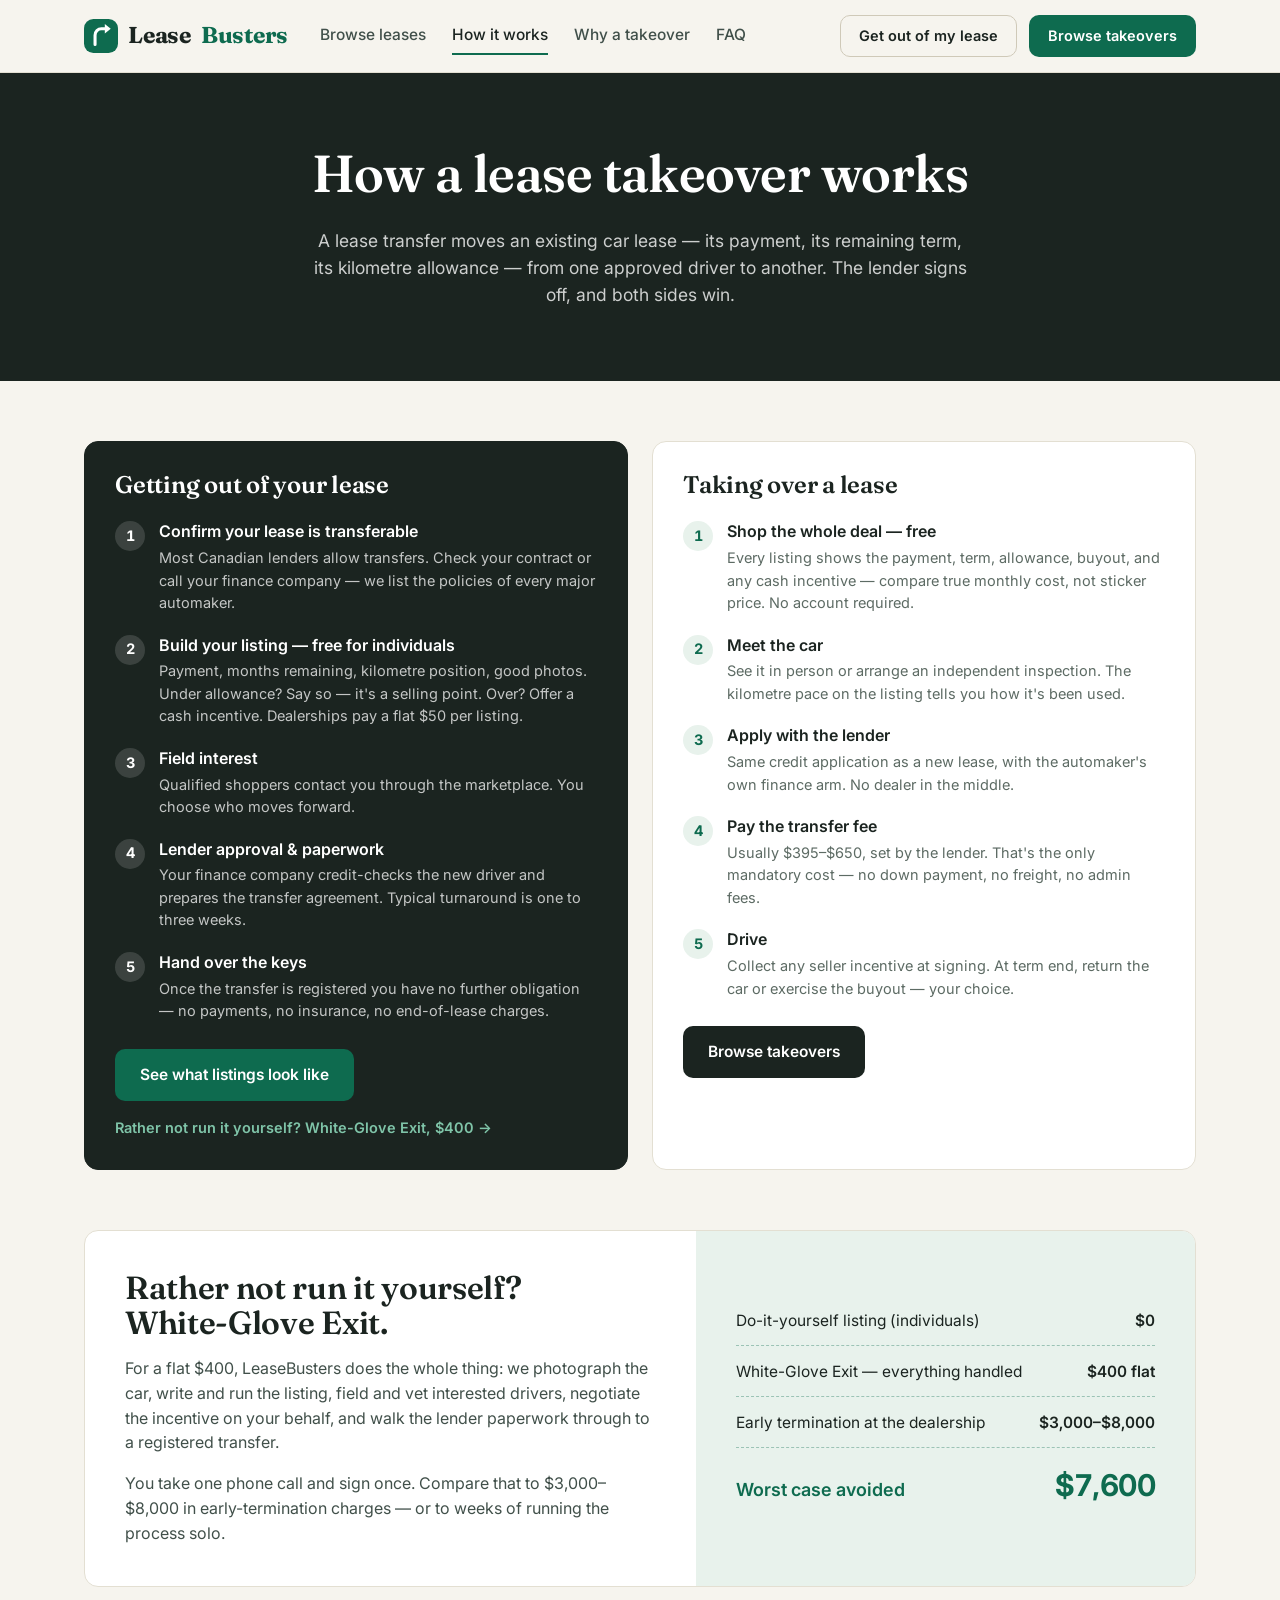
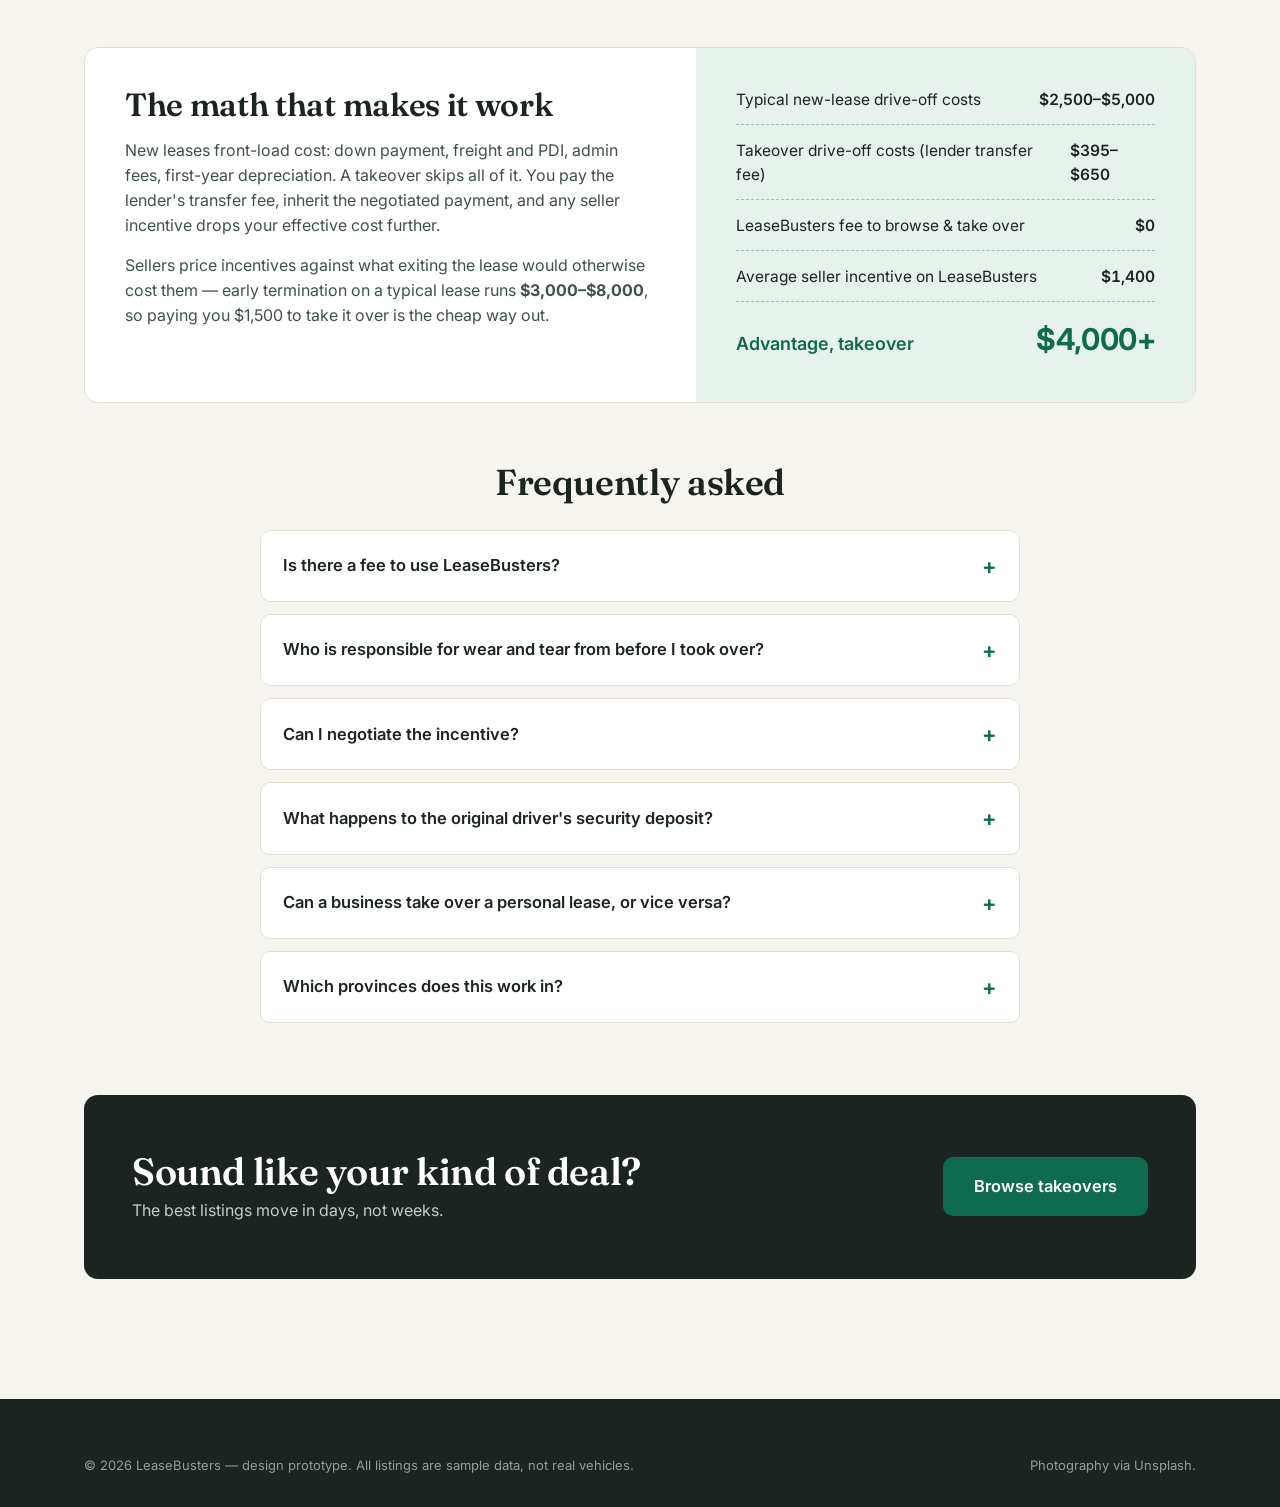
==== commit ce8ba41b: "Publish the business model as an open fee ledger Free browse/takeover (no account), free private lis" ====
--- a/how-it-works.html
+++ b/how-it-works.html
@@ -9,7 +9,7 @@
   <link rel="preconnect" href="https://fonts.googleapis.com">
   <link rel="preconnect" href="https://fonts.gstatic.com" crossorigin>
   <link href="https://fonts.googleapis.com/css2?family=Fraunces:ital,opsz,wght@0,9..144,500;0,9..144,600;0,9..144,700;1,9..144,500;1,9..144,600&family=Inter:wght@400;500;600;700&display=swap" rel="stylesheet">
-  <link rel="stylesheet" href="css/style.css">
+  <link rel="stylesheet" href="css/style.css?v=5">
 </head>
 <body>
 
@@ -49,24 +49,43 @@
         <h3>Getting out of your lease</h3>
         <ol class="steps">
           <li class="step"><span class="step-num">1</span><div><b>Confirm your lease is transferable</b><p>Most Canadian lenders allow transfers. Check your contract or call your finance company — we list the policies of every major automaker.</p></div></li>
-          <li class="step"><span class="step-num">2</span><div><b>Build your listing</b><p>Payment, months remaining, kilometre position, good photos. Under allowance? Say so — it's a selling point. Over? Offer a cash incentive.</p></div></li>
+          <li class="step"><span class="step-num">2</span><div><b>Build your listing — free for individuals</b><p>Payment, months remaining, kilometre position, good photos. Under allowance? Say so — it's a selling point. Over? Offer a cash incentive. Dealerships pay a flat $50 per listing.</p></div></li>
           <li class="step"><span class="step-num">3</span><div><b>Field interest</b><p>Qualified shoppers contact you through the marketplace. You choose who moves forward.</p></div></li>
           <li class="step"><span class="step-num">4</span><div><b>Lender approval &amp; paperwork</b><p>Your finance company credit-checks the new driver and prepares the transfer agreement. Typical turnaround is one to three weeks.</p></div></li>
           <li class="step"><span class="step-num">5</span><div><b>Hand over the keys</b><p>Once the transfer is registered you have no further obligation — no payments, no insurance, no end-of-lease charges.</p></div></li>
         </ol>
         <a class="btn btn-primary" href="listings.html">See what listings look like</a>
+        <p style="margin:16px 0 0;font-size:14.5px"><a class="link-arrow" href="#white-glove" style="color:#7fc4a8">Rather not run it yourself? White-Glove Exit, $400 →</a></p>
       </div>
 
       <div class="journey">
         <h3>Taking over a lease</h3>
         <ol class="steps">
-          <li class="step"><span class="step-num">1</span><div><b>Shop the whole deal</b><p>Every listing shows the payment, term, allowance, buyout, and any cash incentive — compare true monthly cost, not sticker price.</p></div></li>
+          <li class="step"><span class="step-num">1</span><div><b>Shop the whole deal — free</b><p>Every listing shows the payment, term, allowance, buyout, and any cash incentive — compare true monthly cost, not sticker price. No account required.</p></div></li>
           <li class="step"><span class="step-num">2</span><div><b>Meet the car</b><p>See it in person or arrange an independent inspection. The kilometre pace on the listing tells you how it's been used.</p></div></li>
           <li class="step"><span class="step-num">3</span><div><b>Apply with the lender</b><p>Same credit application as a new lease, with the automaker's own finance arm. No dealer in the middle.</p></div></li>
           <li class="step"><span class="step-num">4</span><div><b>Pay the transfer fee</b><p>Usually $395–$650, set by the lender. That's the only mandatory cost — no down payment, no freight, no admin fees.</p></div></li>
           <li class="step"><span class="step-num">5</span><div><b>Drive</b><p>Collect any seller incentive at signing. At term end, return the car or exercise the buyout — your choice.</p></div></li>
         </ol>
         <a class="btn btn-dark" href="listings.html">Browse takeovers</a>
+      </div>
+    </div>
+  </div>
+</section>
+
+<section class="section" id="white-glove" style="padding-top:0">
+  <div class="wrap">
+    <div class="math-band">
+      <div class="math-copy">
+        <h2>Rather not run it yourself? White-Glove Exit.</h2>
+        <p>For a flat $400, LeaseBusters does the whole thing: we photograph the car, write and run the listing, field and vet interested drivers, negotiate the incentive on your behalf, and walk the lender paperwork through to a registered transfer.</p>
+        <p style="margin-bottom:0">You take one phone call and sign once. Compare that to $3,000–$8,000 in early-termination charges — or to weeks of running the process solo.</p>
+      </div>
+      <div class="math-card">
+        <div class="math-row"><span>Do-it-yourself listing (individuals)</span><b>$0</b></div>
+        <div class="math-row"><span>White-Glove Exit — everything handled</span><b>$400 flat</b></div>
+        <div class="math-row"><span>Early termination at the dealership</span><b>$3,000–$8,000</b></div>
+        <div class="math-total"><span>Worst case avoided</span><b>$7,600</b></div>
       </div>
     </div>
   </div>
@@ -82,7 +101,8 @@
       </div>
       <div class="math-card">
         <div class="math-row"><span>Typical new-lease drive-off costs</span><b>$2,500–$5,000</b></div>
-        <div class="math-row"><span>Takeover drive-off costs (transfer fee)</span><b>$395–$650</b></div>
+        <div class="math-row"><span>Takeover drive-off costs (lender transfer fee)</span><b>$395–$650</b></div>
+        <div class="math-row"><span>LeaseBusters fee to browse &amp; take over</span><b>$0</b></div>
         <div class="math-row"><span>Average seller incentive on LeaseBusters</span><b>$1,400</b></div>
         <div class="math-total"><span>Advantage, takeover</span><b>$4,000+</b></div>
       </div>
@@ -96,6 +116,10 @@
       <div style="width:100%"><h2>Frequently asked</h2></div>
     </div>
     <div class="faq">
+      <details>
+        <summary>Is there a fee to use LeaseBusters?</summary>
+        <p>Browsing and taking over a lease are free, with no account required — you pay only your lender's transfer fee. Listing is free for individuals; dealerships pay $50 per listing. Sellers who want the whole exit handled can book the $400 White-Glove Exit.</p>
+      </details>
       <details>
         <summary>Who is responsible for wear and tear from before I took over?</summary>
         <p>The lender's end-of-term inspection doesn't distinguish between drivers — which is why you inspect the car before committing. Document existing damage, and factor it into the incentive you negotiate. Some lenders offer a pre-transfer inspection for exactly this reason.</p>
@@ -143,7 +167,7 @@
   </div>
 </footer>
 
-<script src="js/data.js"></script>
-<script src="js/app.js"></script>
+<script src="js/data.js?v=5"></script>
+<script src="js/app.js?v=5"></script>
 </body>
 </html>
--- a/css/style.css
+++ b/css/style.css
@@ -231,45 +231,93 @@
   font-variant-numeric: tabular-nums;
 }
 
-/* Stacked preview cards, one authored entrance */
-.hero-visual { position: relative; min-height: 430px; }
-
-.hero-card {
-  position: absolute;
-  width: min(360px, 86%);
+/* The hero lease: one real deal on the desk, math showing.
+   One authored entrance; the desk card keeps its shadow. */
+.hero-visual { display: flex; justify-content: center; }
+
+.hero-deal {
+  display: block;
+  width: min(460px, 100%);
+  background: var(--surface);
+  border: 1px solid var(--line);
   border-radius: var(--radius);
+  overflow: hidden;
+  text-decoration: none;
+  color: var(--ink);
   box-shadow: var(--shadow-lift);
-  overflow: hidden;
-}
-
-.hero-card.back {
-  top: 0;
-  right: 0;
-  transform: rotate(2.5deg);
-  opacity: 0.92;
-  animation: settle-back 0.9s var(--ease-out) 0.08s backwards;
-}
-
-.hero-card.front {
-  bottom: 0;
-  left: 0;
-  transform: rotate(-1.5deg);
-  z-index: 2;
-  animation: settle-front 0.9s var(--ease-out) backwards;
-}
-
-@keyframes settle-front {
-  from { transform: translateY(22px) rotate(0.5deg); opacity: 0; }
-  to { transform: translateY(0) rotate(-1.5deg); opacity: 1; }
-}
-
-@keyframes settle-back {
-  from { transform: translateY(26px) rotate(4deg); opacity: 0; }
-  to { transform: translateY(0) rotate(2.5deg); opacity: 0.92; }
+  animation: settle 0.9s var(--ease-out) backwards;
+  transition: transform 0.16s var(--ease-out);
+}
+
+.hero-deal:hover, .hero-deal:focus-visible {
+  transform: translateY(-3px);
+}
+
+.hero-deal-strip {
+  display: flex;
+  justify-content: space-between;
+  align-items: baseline;
+  gap: 16px;
+  background: var(--green);
+  color: #fff;
+  padding: 10px 18px;
+  font-weight: 700;
+  font-size: 13.5px;
+  letter-spacing: 0.05em;
+  text-transform: uppercase;
+}
+
+.hero-deal-strip .num { font-size: 14.5px; }
+
+.hero-deal-photo { position: relative; aspect-ratio: 16 / 9; background: #e6e3da; }
+.hero-deal-photo img { width: 100%; height: 100%; object-fit: cover; }
+
+.hero-deal-body { padding: 18px 20px 20px; }
+
+.hero-deal-title {
+  font-family: var(--font-display);
+  font-weight: 600;
+  font-size: 22px;
+  margin: 0;
+}
+
+.hero-deal-sub { font-size: 14px; color: var(--muted); }
+
+.hero-deal-math { margin-top: 14px; border-top: 1px solid var(--line); }
+
+.hero-deal-row {
+  display: flex;
+  justify-content: space-between;
+  gap: 16px;
+  padding: 9px 0;
+  font-size: 14.5px;
+  border-bottom: 1px dashed var(--line-strong);
+  color: var(--ink-soft);
+  font-variant-numeric: tabular-nums;
+}
+
+.hero-deal-row b { font-weight: 600; color: var(--ink); }
+
+.hero-deal-total {
+  display: flex;
+  justify-content: space-between;
+  align-items: baseline;
+  padding-top: 12px;
+  color: var(--green);
+  font-weight: 600;
+  font-size: 15px;
+  font-variant-numeric: tabular-nums;
+}
+
+.hero-deal-total b { font-size: 24px; font-weight: 700; letter-spacing: -0.02em; }
+
+@keyframes settle {
+  from { transform: translateY(22px); opacity: 0; }
+  to { transform: translateY(0); opacity: 1; }
 }
 
 @media (prefers-reduced-motion: reduce) {
-  .hero-card.front, .hero-card.back { animation: none; }
+  .hero-deal { animation: none; }
   html { scroll-behavior: auto; }
 }
 
@@ -424,6 +472,33 @@
 
 .ledger-row p { margin: 0; color: var(--ink-soft); font-size: 16px; max-width: 62ch; }
 
+/* Fee ledger: the pricing table as ledger entries.
+   Free tiers print in green — free is a deal, and money is green. */
+.fee-row {
+  display: grid;
+  grid-template-columns: 300px 1fr auto;
+  gap: 8px 48px;
+  padding: 24px 2px;
+  border-bottom: 1px solid var(--line-strong);
+  align-items: baseline;
+}
+
+.fee-row h3 { font-size: 21px; margin: 0; }
+
+.fee-row p { margin: 0; color: var(--ink-soft); font-size: 15px; max-width: 56ch; }
+
+.fee {
+  justify-self: end;
+  font-weight: 700;
+  font-size: 24px;
+  letter-spacing: -0.02em;
+  font-variant-numeric: tabular-nums;
+}
+
+.fee small { font-weight: 500; font-size: 13.5px; color: var(--muted); letter-spacing: 0; }
+
+.fee.free { color: var(--green); }
+
 /* How it works — two journeys */
 .journeys {
   display: grid;
@@ -915,10 +990,13 @@
 
 @media (max-width: 1000px) {
   .hero-grid { grid-template-columns: 1fr; gap: 40px; }
-  .hero-visual { min-height: 400px; max-width: 520px; }
+  .hero-visual { justify-content: flex-start; }
   .journeys { grid-template-columns: 1fr; }
   .math-band { grid-template-columns: 1fr; }
   .ledger-row { grid-template-columns: 1fr; gap: 8px; }
+  .fee-row { grid-template-columns: 1fr auto; gap: 8px 24px; }
+  .fee-row p { grid-column: 1 / -1; }
+  .fee { grid-row: 1; grid-column: 2; }
   .quote { grid-template-columns: 1fr; gap: 10px; }
   .detail { grid-template-columns: 1fr; }
   .summary { position: static; }
